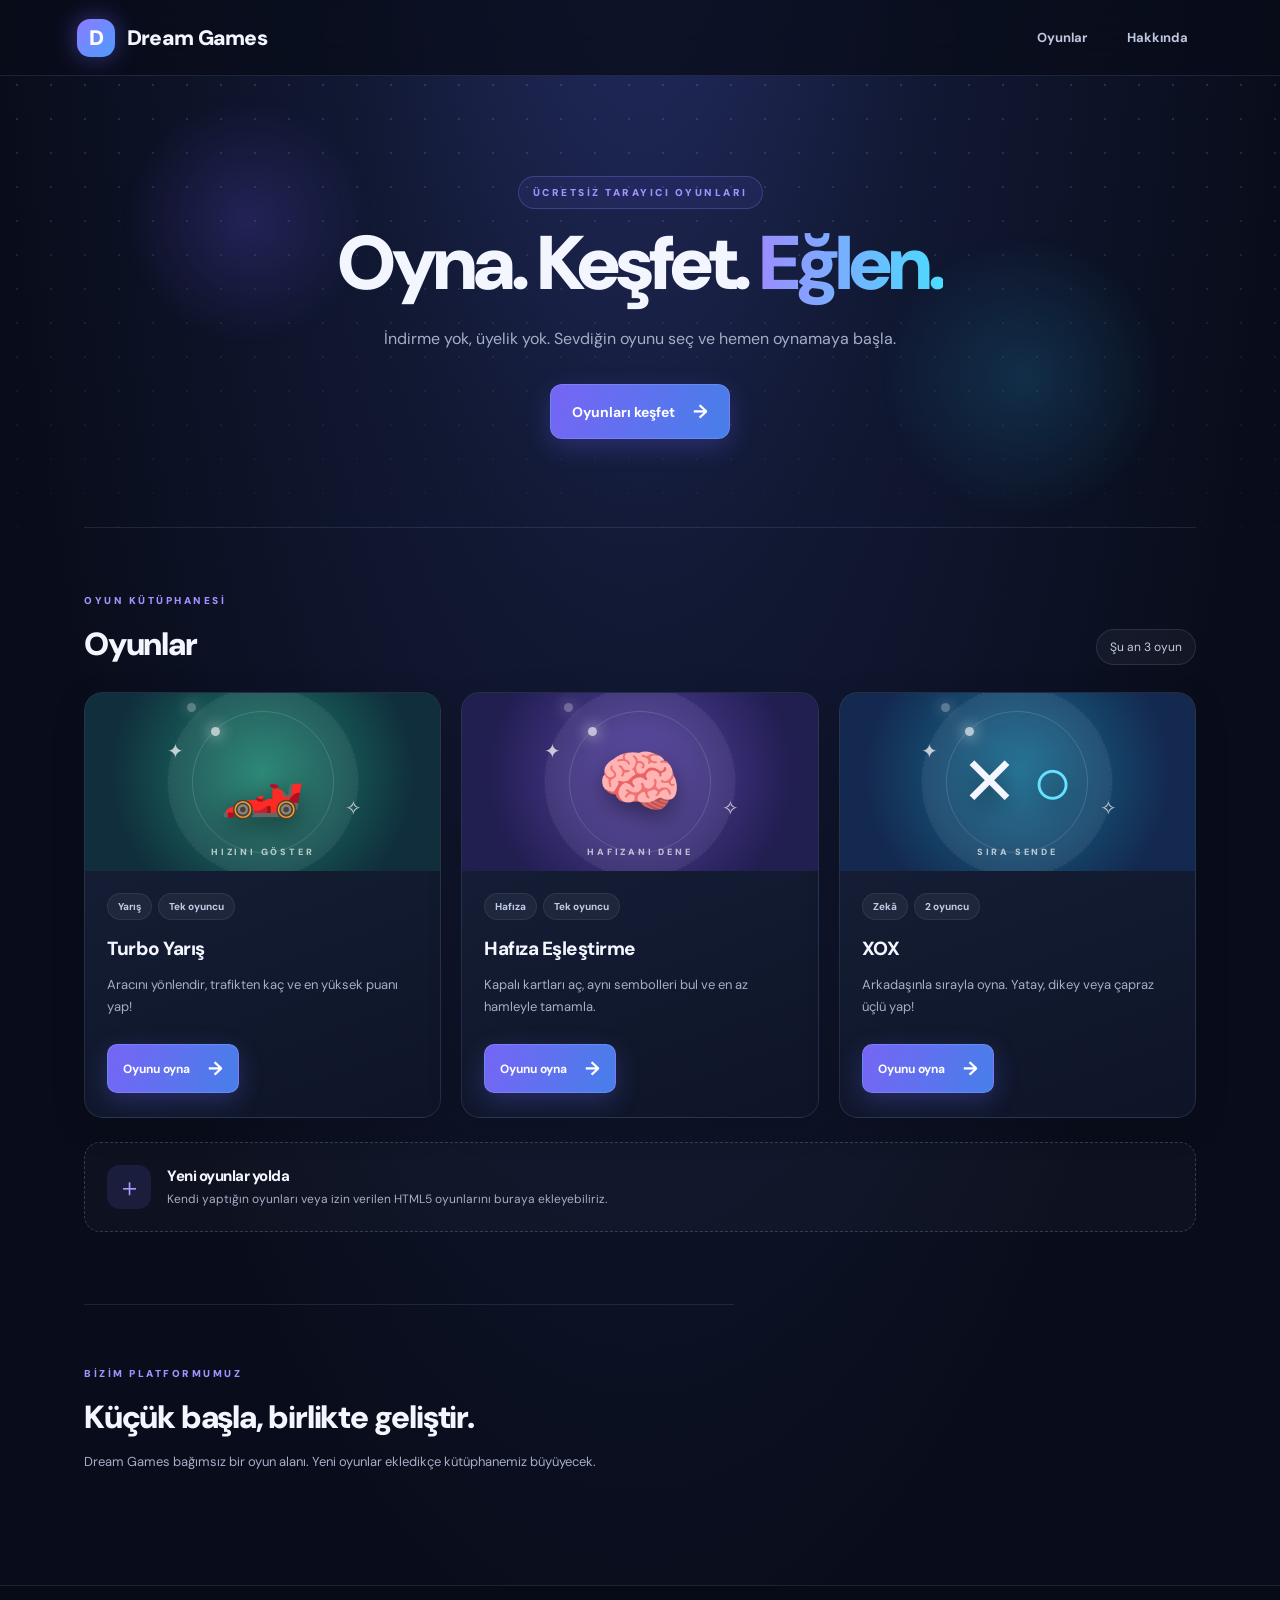
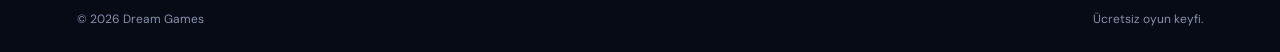
==== index.html @ b3ac004c "Add files via upload" ====
<!doctype html>
<html lang="tr">
<head>
  <meta charset="utf-8">
  <meta name="viewport" content="width=device-width, initial-scale=1">
  <meta name="description" content="Dream Games — ücretsiz tarayıcı oyunları.">
  <title>Dream Games — Ücretsiz Tarayıcı Oyunları</title>
  <link rel="stylesheet" href="style.css">
</head>
<body>
  <header class="topbar">
    <a class="brand" href="#"><span class="brand-mark">D</span> Dream Games</a>
    <nav aria-label="Ana menü"><a href="#oyunlar">Oyunlar</a><a href="#hakkinda">Hakkında</a></nav>
  </header>
  <main>
    <section class="hero">
      <p class="eyebrow">ÜCRETSİZ TARAYICI OYUNLARI</p>
      <h1>Oyna. Keşfet. <span>Eğlen.</span></h1>
      <p class="hero-copy">İndirme yok, üyelik yok. Sevdiğin oyunu seç ve hemen oynamaya başla.</p>
      <a class="primary-button" href="#oyunlar">Oyunları keşfet <span aria-hidden="true">→</span></a>
    </section>
    <section id="oyunlar" class="games-section">
      <div class="section-heading"><div><p class="eyebrow">OYUN KÜTÜPHANESİ</p><h2>Oyunlar</h2></div><span class="game-count">Şu an 3 oyun</span></div>
      <div class="game-grid">
        <article class="game-card">
          <div class="game-art art-race"><span class="art-orbit orbit-one"></span><span class="art-orbit orbit-two"></span><span class="art-spark spark-one">✦</span><span class="art-spark spark-two">✧</span><span class="art-main-icon">🏎️</span><span class="art-caption">HIZINI GÖSTER</span></div>
          <div class="game-info"><div><span class="tag">Yarış</span><span class="tag">Tek oyuncu</span></div>
            <h3>Turbo Yarış</h3><p>Aracını yönlendir, trafikten kaç ve en yüksek puanı yap!</p>
            <button class="play-button" data-game="race">Oyunu oyna <span>→</span></button>
          </div>
        </article>
        <article class="game-card">
          <div class="game-art art-memory"><span class="art-orbit orbit-one"></span><span class="art-orbit orbit-two"></span><span class="art-spark spark-one">✦</span><span class="art-spark spark-two">✧</span><span class="art-main-icon">🧠</span><span class="art-caption">HAFIZANI DENE</span></div>
          <div class="game-info"><div><span class="tag">Hafıza</span><span class="tag">Tek oyuncu</span></div>
            <h3>Hafıza Eşleştirme</h3><p>Kapalı kartları aç, aynı sembolleri bul ve en az hamleyle tamamla.</p>
            <button class="play-button" data-game="memory">Oyunu oyna <span>→</span></button>
          </div>
        </article>
        <article class="game-card">
          <div class="game-art art-tictactoe"><span class="art-orbit orbit-one"></span><span class="art-orbit orbit-two"></span><span class="art-spark spark-one">✦</span><span class="art-spark spark-two">✧</span><span class="art-main-icon">✕ <i>○</i></span><span class="art-caption">SIRA SENDE</span></div>
          <div class="game-info"><div><span class="tag">Zekâ</span><span class="tag">2 oyuncu</span></div>
            <h3>XOX</h3><p>Arkadaşınla sırayla oyna. Yatay, dikey veya çapraz üçlü yap!</p>
            <button class="play-button" data-game="tictactoe">Oyunu oyna <span>→</span></button>
          </div>
        </article>
      </div>
      <div class="add-note"><div class="add-icon">＋</div><div><h3>Yeni oyunlar yolda</h3><p>Kendi yaptığın oyunları veya izin verilen HTML5 oyunlarını buraya ekleyebiliriz.</p></div></div>
    </section>
    <section id="hakkinda" class="about-section"><p class="eyebrow">BİZİM PLATFORMUMUZ</p><h2>Küçük başla, birlikte geliştir.</h2><p>Dream Games bağımsız bir oyun alanı. Yeni oyunlar ekledikçe kütüphanemiz büyüyecek.</p></section>
  </main>
  <footer><span>© <span id="year"></span> Dream Games</span><span>Ücretsiz oyun keyfi.</span></footer>
  <div class="modal" id="gameModal" aria-hidden="true"><div class="modal-panel" role="dialog" aria-modal="true" aria-labelledby="modalTitle">
    <div class="modal-header"><div><p class="eyebrow">ŞİMDİ OYNA</p><h2 id="modalTitle">Oyun</h2></div><button class="close-button" id="closeModal" aria-label="Oyunu kapat">✕</button></div>
    <div id="gameArea" class="game-area"></div>
  </div></div>
  <script src="games.js"></script><script src="main.js"></script>
</body>
</html>
---- style.css ----
@import url('https://fonts.googleapis.com/css2?family=DM+Sans:wght@400;500;600;700;800;900&display=swap');
:root{
  --bg:#090d1b;--panel:#11182b;--panel2:#151e35;--ink:#f4f6ff;--muted:#a5aec6;
  --line:rgba(180,194,255,.13);--accent:#8b7cff;--accent2:#45d7ff;
  --soft:rgba(139,124,255,.13);--shadow:0 22px 60px rgba(0,0,0,.28)
}
*{box-sizing:border-box}
html{scroll-behavior:smooth;scroll-padding-top:90px}
body{margin:0;background:radial-gradient(ellipse at 50% -20%,#26306a 0%,#111832 35%,var(--bg) 72%);color:var(--ink);font-family:"DM Sans",Arial,sans-serif;min-height:100vh}
body:before{content:"";position:fixed;inset:0;pointer-events:none;opacity:.22;background-image:radial-gradient(#9caaff 1px,transparent 1px);background-size:34px 34px;mask-image:linear-gradient(to bottom,black,transparent 70%)}
a{color:inherit;text-decoration:none}
.topbar{height:76px;padding:0 max(6vw,24px);display:flex;align-items:center;justify-content:space-between;border-bottom:1px solid var(--line);background:rgba(8,12,26,.76);backdrop-filter:blur(18px);position:sticky;top:0;z-index:4}
.brand{display:flex;align-items:center;gap:12px;font-weight:900;font-size:21px;letter-spacing:-.7px}
.brand-mark{width:38px;height:38px;display:grid;place-items:center;background:linear-gradient(135deg,var(--accent),#4e9bff);color:white;border-radius:13px;font-weight:900;box-shadow:0 0 24px #766cff70}
nav{display:flex;gap:10px;color:#c0c8e0;font-size:13px;font-weight:700}
nav a{padding:10px 15px;border-radius:10px;transition:.2s}
nav a:hover{color:white;background:var(--soft)}
main{max-width:1160px;margin:auto;padding:0 24px;position:relative}
.hero{padding:100px 0 88px;text-align:center;position:relative;border-bottom:1px solid var(--line);overflow:hidden}
.hero:before,.hero:after{content:"";position:absolute;border-radius:50%;filter:blur(2px);pointer-events:none;z-index:-1}
.hero:before{width:260px;height:260px;left:3%;top:15px;background:radial-gradient(circle,#705bff35,transparent 68%)}
.hero:after{width:300px;height:300px;right:2%;bottom:0;background:radial-gradient(circle,#28c9ff26,transparent 68%)}
.eyebrow{font-size:10px;letter-spacing:2.5px;font-weight:900;color:#9e93ff;margin:0 0 16px}
.hero .eyebrow{display:inline-block;padding:9px 14px;border:1px solid #9385ff45;background:#7868ff16;border-radius:30px}
h1{font-size:clamp(44px,7vw,76px);letter-spacing:-4px;line-height:1.03;margin:0;font-weight:900}
h1 span{background:linear-gradient(90deg,#9b8cff,#4bdcff);-webkit-background-clip:text;background-clip:text;color:transparent}
.hero-copy{color:var(--muted);font-size:16px;line-height:1.8;max-width:550px;margin:22px auto 30px}
.primary-button,.play-button{border:1px solid #ffffff20;background:linear-gradient(110deg,#7665f5,#477fe9);color:white;border-radius:12px;padding:14px 21px;font:700 14px "DM Sans",Arial,sans-serif;cursor:pointer;display:inline-flex;align-items:center;gap:18px;transition:transform .22s,box-shadow .22s,filter .22s;box-shadow:0 8px 25px #5e61e64a}
.primary-button:hover,.play-button:hover{transform:translateY(-3px);filter:brightness(1.12);box-shadow:0 13px 32px #5e61e680}
.primary-button span,.play-button span{font-size:19px}
.games-section{padding:66px 0 72px}
.section-heading{display:flex;justify-content:space-between;align-items:end;margin-bottom:27px}
h2{font-size:32px;letter-spacing:-1.2px;margin:0;font-weight:900}
.game-count{color:#c4cbe0;font-size:12px;background:#ffffff0b;border:1px solid var(--line);padding:9px 13px;border-radius:30px}
.game-grid{display:grid;grid-template-columns:repeat(3,minmax(0,1fr));gap:20px}
.game-card{border:1px solid var(--line);border-radius:19px;overflow:hidden;background:linear-gradient(160deg,rgba(25,34,60,.98),rgba(14,21,40,.98));transition:transform .25s,border-color .25s,box-shadow .25s;box-shadow:0 10px 35px #0002}
.game-card:hover{border-color:#9385ff8a;transform:translateY(-7px);box-shadow:0 20px 45px #0006,0 0 28px #766cff20}
.game-art{height:178px;display:grid;place-items:center;font-size:68px;position:relative;overflow:hidden;isolation:isolate}
.game-art:before{content:"";position:absolute;width:190px;height:190px;border-radius:50%;background:#ffffff12;filter:blur(1px);animation:art-pulse 4s ease-in-out infinite}
.game-art:after{content:"";position:absolute;inset:0;background:linear-gradient(115deg,transparent 20%,#ffffff12 48%,transparent 72%);transform:translateX(-120%);animation:art-shine 6s ease-in-out infinite;pointer-events:none}
.art-main-icon{position:relative;z-index:2;filter:drop-shadow(0 9px 13px #0007);transition:transform .35s;animation:icon-float 3s ease-in-out infinite}
.game-card:hover .art-main-icon{transform:scale(1.2) rotate(-7deg)}
.art-orbit{position:absolute;z-index:1;width:142px;height:142px;border:1px solid #ffffff24;border-radius:50%;animation:orbit-spin 12s linear infinite}
.art-orbit:after{content:"";position:absolute;width:9px;height:9px;border-radius:50%;background:#ffffffa8;top:15px;left:18px;box-shadow:0 0 15px #fff}
.orbit-two{width:190px;height:190px;border-style:dashed;opacity:.45;animation-direction:reverse;animation-duration:20s}
.art-spark{position:absolute;z-index:2;font-size:20px;color:#ffffffb8;animation:sparkle 2.4s ease-in-out infinite}
.spark-one{left:23%;top:25%}.spark-two{right:22%;bottom:28%;animation-delay:1.1s}
.art-caption{position:absolute;z-index:2;bottom:13px;left:0;right:0;text-align:center;font-size:9px;letter-spacing:2.8px;font-weight:900;color:#ffffffa8}
@keyframes icon-float{0%,100%{translate:0 0}50%{translate:0 -8px}}
@keyframes orbit-spin{to{rotate:360deg}}
@keyframes art-pulse{0%,100%{transform:scale(.9);opacity:.55}50%{transform:scale(1.12);opacity:1}}
@keyframes art-shine{0%,65%,100%{transform:translateX(-120%)}82%{transform:translateX(120%)}}
@keyframes sparkle{0%,100%{opacity:.35;scale:.8}50%{opacity:1;scale:1.25}}
.art-memory{background:radial-gradient(circle at 50% 45%,#5742a5,#211e50 75%)}
.art-tictactoe{background:radial-gradient(circle at 50% 45%,#176c91,#14294f 75%)}
.art-tictactoe i{font-style:normal;color:#64e2ff}
.art-race{background:radial-gradient(circle at 50% 45%,#1d806e,#102e3c 75%)}
.game-info{padding:22px 22px 24px}
.tag{display:inline-block;background:#ffffff0d;color:#bfc8e4;border:1px solid #ffffff12;border-radius:20px;padding:6px 10px;font-size:10px;font-weight:800;margin-right:6px}
h3{font-size:19px;margin:16px 0 8px;letter-spacing:-.5px;font-weight:800}
.game-info p,.about-section>p:last-child{color:var(--muted);font-size:13px;line-height:1.7;min-height:45px}
.play-button{margin-top:12px;padding:11px 15px;font-size:12px;border-radius:10px}
.add-note{display:flex;align-items:center;gap:16px;padding:22px;border:1px dashed #7d8bb855;border-radius:16px;margin-top:24px;background:#ffffff06}
.add-icon{width:44px;height:44px;flex:0 0 44px;border-radius:13px;background:#7868ff20;color:#a99eff;display:grid;place-items:center;font-size:25px}
.add-note h3{margin:0 0 4px;font-size:15px}.add-note p{margin:0;color:var(--muted);font-size:12px;line-height:1.5}
.about-section{padding:62px 0 76px;border-top:1px solid var(--line);max-width:650px}
.about-section>p:last-child{max-width:520px}
footer{border-top:1px solid var(--line);padding:25px max(6vw,24px);display:flex;justify-content:space-between;color:#8792ae;font-size:12px;background:#070b16}
.modal{position:fixed;inset:0;background:#050816d9;backdrop-filter:blur(9px);display:none;align-items:center;justify-content:center;padding:18px;z-index:5}
.modal.open{display:flex}
.modal-panel{background:linear-gradient(145deg,#17213b,#0d1428);border:1px solid #9b9dff35;color:var(--ink);width:min(760px,100%);max-height:94vh;overflow:auto;border-radius:20px;padding:24px;box-shadow:0 25px 90px #0009}
.modal-header{display:flex;justify-content:space-between;align-items:center;border-bottom:1px solid var(--line);padding-bottom:17px}
.modal-header h2{font-size:24px}
.close-button{border:1px solid var(--line);background:#ffffff0d;color:white;width:38px;height:38px;border-radius:11px;font-size:17px;cursor:pointer;transition:.2s}
.close-button:hover{background:#ff5d7b;color:white}
.game-area{padding:20px 0 4px;min-height:250px}
.game-status{text-align:center;font-weight:800;margin:0 0 18px;color:#e8ebff}
.memory-board{display:grid;grid-template-columns:repeat(4,1fr);gap:10px;max-width:390px;margin:auto}
.memory-card{aspect-ratio:1;border:1px solid #a49aff30;border-radius:12px;background:#272b58;color:#b9b0ff;font-size:30px;cursor:pointer;transition:.18s}
.memory-card:hover{transform:scale(1.04);background:#353878}
.memory-card.flipped,.memory-card.matched{background:linear-gradient(135deg,#7665f5,#477fe9);color:white}
.memory-card.matched{opacity:.58}
.game-actions{text-align:center;margin-top:18px}
.secondary-button{background:#ffffff12;color:#e9ecff;border:1px solid var(--line);border-radius:10px;padding:10px 15px;font-weight:700;cursor:pointer}
.secondary-button:hover{background:#ffffff20}
.xox-board{display:grid;grid-template-columns:repeat(3,minmax(65px,95px));gap:8px;justify-content:center}
.xox-cell{height:85px;border:1px solid var(--line);border-radius:12px;background:#ffffff0b;font-size:38px;font-weight:800;color:#a99eff;cursor:pointer;transition:.18s}
.xox-cell:hover:not(:disabled){background:#7868ff25;transform:scale(1.03)}
.xox-cell:disabled{cursor:default}.xox-cell.o{color:#60dfff}
.race-wrap{max-width:460px;margin:auto}
.race-hud{display:flex;justify-content:space-between;gap:10px;margin-bottom:10px;font-weight:800;font-size:13px}
.race-hud span{background:#ffffff12;border:1px solid var(--line);padding:8px 12px;border-radius:9px;color:#eef0ff}
.race-canvas{display:block;width:100%;max-width:420px;height:auto;margin:auto;background:#242a32;border-radius:14px;touch-action:none;border:1px solid #ffffff20}
.race-help{text-align:center;color:var(--muted);font-size:12px;line-height:1.6;margin:12px 0}
.race-controls{display:flex;justify-content:center;gap:14px;margin-top:10px}
.race-controls button{width:76px;height:48px;border:1px solid #9b91ff45;border-radius:12px;background:#7868ff25;color:#dcd8ff;font-size:24px;font-weight:800;touch-action:none}
.race-controls button:active{background:#6256d6}
.race-start{display:block;margin:12px auto 0}
button:focus-visible,a:focus-visible{outline:3px solid #63dfff;outline-offset:3px}
@media(max-width:850px){.game-grid{grid-template-columns:repeat(2,minmax(0,1fr))}}
@media(max-width:600px){
 .topbar{height:65px;padding:0 18px}.brand{font-size:18px}.brand-mark{width:34px;height:34px}
 nav{gap:2px;font-size:11px}nav a{padding:9px}
 main{padding:0 17px}.hero{padding:70px 0 66px}h1{font-size:clamp(42px,12vw,60px);letter-spacing:-2.5px}
 .hero-copy{font-size:14px}.games-section{padding:48px 0}.game-grid{grid-template-columns:1fr;gap:16px}
 .game-art{height:155px}.section-heading h2{font-size:27px}.game-info{padding:20px}
 footer{gap:12px;flex-wrap:wrap;padding:22px 18px}
 .modal-panel{padding:17px}.memory-board{gap:7px}.memory-card{font-size:25px}
 .race-hud{font-size:11px}.race-controls button{width:90px;height:52px}
}
@media(prefers-reduced-motion:reduce){*,*:before,*:after{scroll-behavior:auto!important;transition:none!important;animation:none!important}}
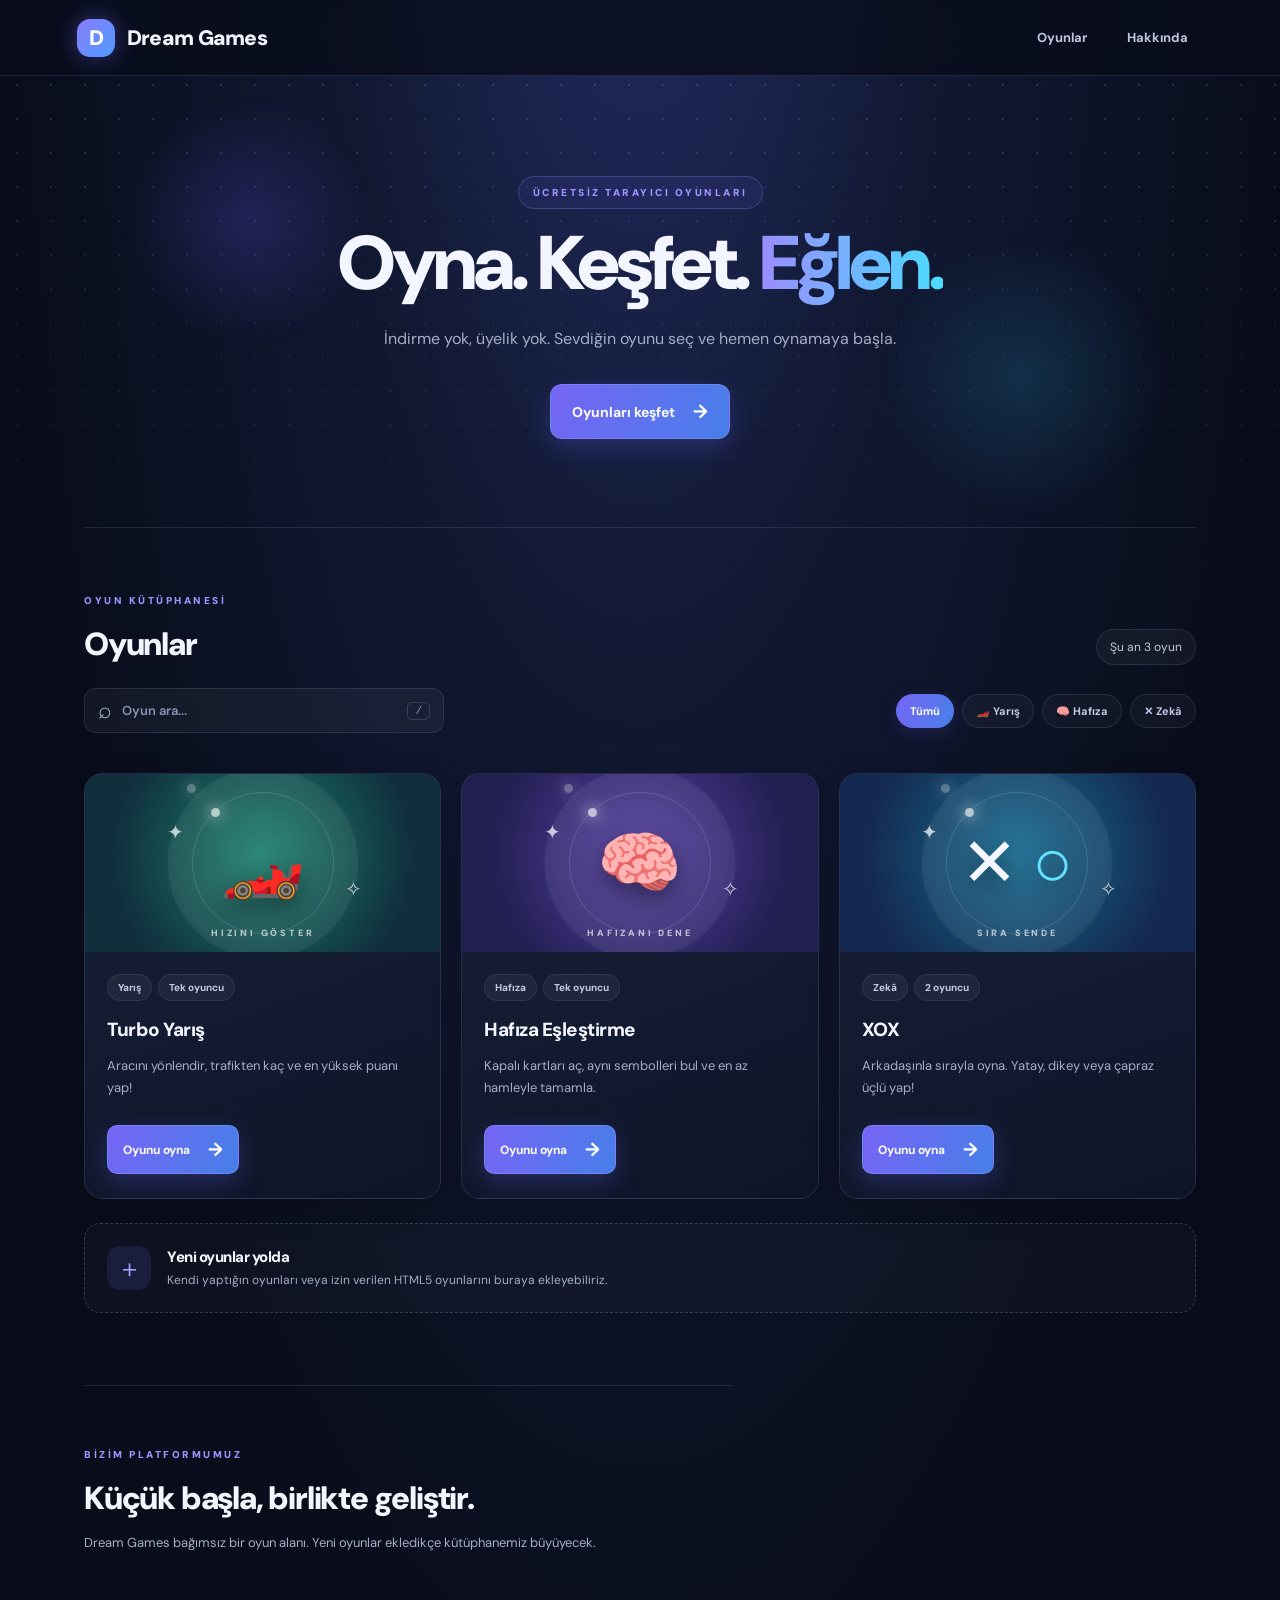
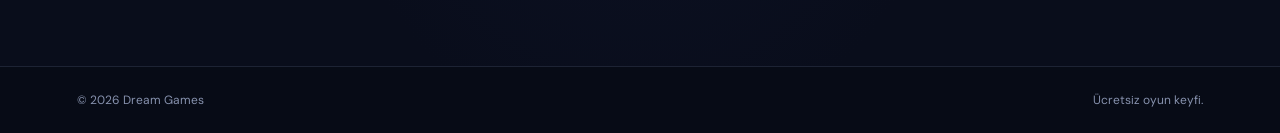
==== commit 4f05ee77: "Add files via upload" ====
--- a/index.html
+++ b/index.html
@@ -21,22 +21,32 @@
     </section>
     <section id="oyunlar" class="games-section">
       <div class="section-heading"><div><p class="eyebrow">OYUN KÜTÜPHANESİ</p><h2>Oyunlar</h2></div><span class="game-count">Şu an 3 oyun</span></div>
+      <div class="library-tools" aria-label="Oyun arama ve filtreleme">
+        <label class="search-box"><span aria-hidden="true">⌕</span><input id="gameSearch" type="search" placeholder="Oyun ara..." autocomplete="off" aria-label="Oyun ara"><kbd>/</kbd></label>
+        <div class="filter-list" role="group" aria-label="Oyun kategorileri">
+          <button class="filter-button active" type="button" data-filter="all" aria-pressed="true">Tümü</button>
+          <button class="filter-button" type="button" data-filter="Yarış" aria-pressed="false">🏎️ Yarış</button>
+          <button class="filter-button" type="button" data-filter="Hafıza" aria-pressed="false">🧠 Hafıza</button>
+          <button class="filter-button" type="button" data-filter="Zekâ" aria-pressed="false">✕ Zekâ</button>
+        </div>
+      </div>
+      <p class="search-result" id="searchResult" aria-live="polite"></p>
       <div class="game-grid">
-        <article class="game-card">
+        <article class="game-card" data-category="Yarış">
           <div class="game-art art-race"><span class="art-orbit orbit-one"></span><span class="art-orbit orbit-two"></span><span class="art-spark spark-one">✦</span><span class="art-spark spark-two">✧</span><span class="art-main-icon">🏎️</span><span class="art-caption">HIZINI GÖSTER</span></div>
           <div class="game-info"><div><span class="tag">Yarış</span><span class="tag">Tek oyuncu</span></div>
             <h3>Turbo Yarış</h3><p>Aracını yönlendir, trafikten kaç ve en yüksek puanı yap!</p>
             <button class="play-button" data-game="race">Oyunu oyna <span>→</span></button>
           </div>
         </article>
-        <article class="game-card">
+        <article class="game-card" data-category="Hafıza">
           <div class="game-art art-memory"><span class="art-orbit orbit-one"></span><span class="art-orbit orbit-two"></span><span class="art-spark spark-one">✦</span><span class="art-spark spark-two">✧</span><span class="art-main-icon">🧠</span><span class="art-caption">HAFIZANI DENE</span></div>
           <div class="game-info"><div><span class="tag">Hafıza</span><span class="tag">Tek oyuncu</span></div>
             <h3>Hafıza Eşleştirme</h3><p>Kapalı kartları aç, aynı sembolleri bul ve en az hamleyle tamamla.</p>
             <button class="play-button" data-game="memory">Oyunu oyna <span>→</span></button>
           </div>
         </article>
-        <article class="game-card">
+        <article class="game-card" data-category="Zekâ">
           <div class="game-art art-tictactoe"><span class="art-orbit orbit-one"></span><span class="art-orbit orbit-two"></span><span class="art-spark spark-one">✦</span><span class="art-spark spark-two">✧</span><span class="art-main-icon">✕ <i>○</i></span><span class="art-caption">SIRA SENDE</span></div>
           <div class="game-info"><div><span class="tag">Zekâ</span><span class="tag">2 oyuncu</span></div>
             <h3>XOX</h3><p>Arkadaşınla sırayla oyna. Yatay, dikey veya çapraz üçlü yap!</p>
--- a/style.css
+++ b/style.css
@@ -109,3 +109,16 @@
  .race-hud{font-size:11px}.race-controls button{width:90px;height:52px}
 }
 @media(prefers-reduced-motion:reduce){*,*:before,*:after{scroll-behavior:auto!important;transition:none!important;animation:none!important}}
+
+
+/* Oyun arama ve kategori filtreleri */
+.library-tools{display:flex;align-items:center;justify-content:space-between;gap:14px;margin:-4px 0 12px;flex-wrap:wrap}
+.search-box{display:flex;align-items:center;gap:10px;min-width:min(100%,280px);max-width:360px;flex:1;background:#ffffff0b;border:1px solid var(--line);border-radius:12px;padding:0 13px;color:#aeb9d6;transition:border-color .2s,box-shadow .2s}
+.search-box:focus-within{border-color:#8b7cff;box-shadow:0 0 0 3px #7868ff20}
+.search-box>span{font-size:23px;line-height:1}.search-box input{width:100%;min-width:0;background:transparent;border:0;outline:0;color:var(--ink);font:600 13px "DM Sans",Arial,sans-serif;padding:13px 0}.search-box input::placeholder{color:#8995b2}
+.search-box kbd{border:1px solid #ffffff24;border-radius:5px;padding:2px 7px;font-size:11px;color:#8995b2}
+.filter-list{display:flex;gap:8px;flex-wrap:wrap}.filter-button{border:1px solid var(--line);background:#ffffff08;color:#bfc8e4;border-radius:22px;padding:9px 13px;font:700 11px "DM Sans",Arial,sans-serif;cursor:pointer;transition:background .2s,border-color .2s,color .2s,transform .2s}
+.filter-button:hover{transform:translateY(-2px);border-color:#9385ff88;color:white}.filter-button.active{background:linear-gradient(110deg,#7665f5,#477fe9);border-color:transparent;color:white;box-shadow:0 5px 18px #5e61e633}
+.search-result{min-height:18px;margin:0 0 10px;color:var(--muted);font-size:11px}.game-card[hidden]{display:none!important}
+.no-games{grid-column:1/-1;text-align:center;padding:38px 18px;border:1px dashed #7d8bb855;border-radius:16px;color:var(--muted);background:#ffffff05}.no-games strong{display:block;color:var(--ink);font-size:16px;margin-bottom:6px}
+@media(max-width:600px){.library-tools{align-items:stretch}.search-box{max-width:none;flex-basis:100%}.filter-list{width:100%;gap:6px}.filter-button{flex:1;padding:9px 8px;font-size:10px}}
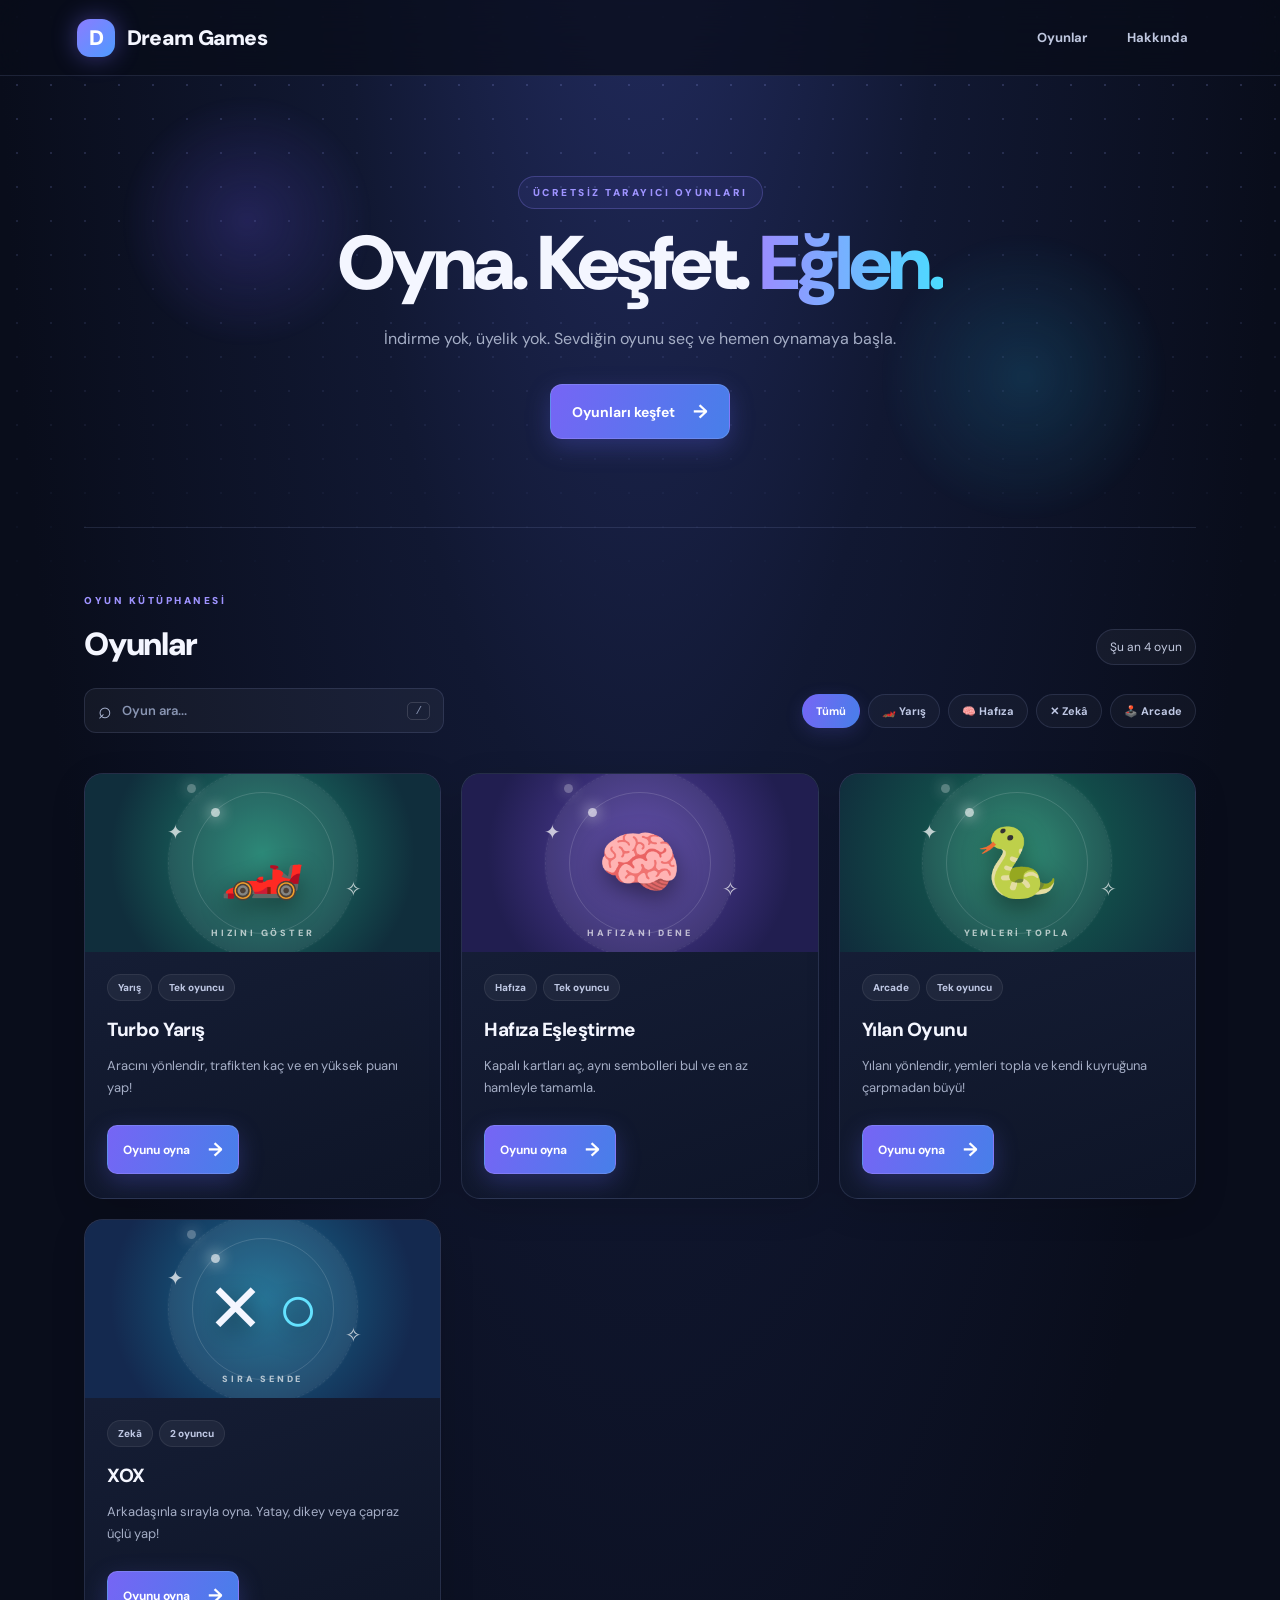
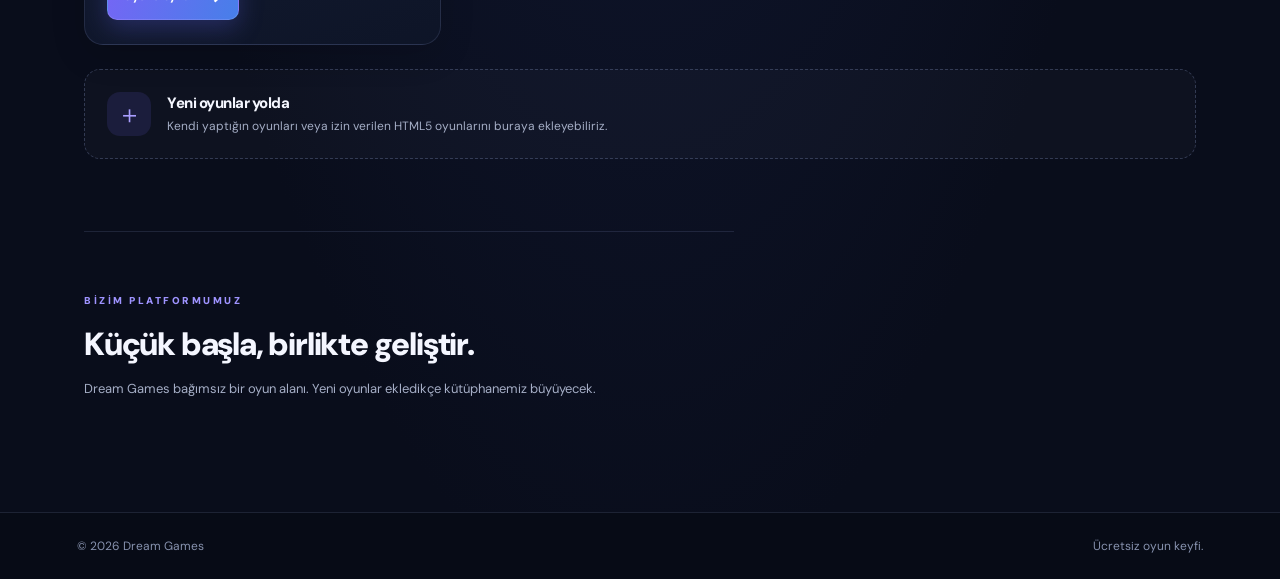
==== commit d488d6c3: "Add files via upload" ====
--- a/index.html
+++ b/index.html
@@ -20,7 +20,7 @@
       <a class="primary-button" href="#oyunlar">Oyunları keşfet <span aria-hidden="true">→</span></a>
     </section>
     <section id="oyunlar" class="games-section">
-      <div class="section-heading"><div><p class="eyebrow">OYUN KÜTÜPHANESİ</p><h2>Oyunlar</h2></div><span class="game-count">Şu an 3 oyun</span></div>
+      <div class="section-heading"><div><p class="eyebrow">OYUN KÜTÜPHANESİ</p><h2>Oyunlar</h2></div><span class="game-count">Şu an 4 oyun</span></div>
       <div class="library-tools" aria-label="Oyun arama ve filtreleme">
         <label class="search-box"><span aria-hidden="true">⌕</span><input id="gameSearch" type="search" placeholder="Oyun ara..." autocomplete="off" aria-label="Oyun ara"><kbd>/</kbd></label>
         <div class="filter-list" role="group" aria-label="Oyun kategorileri">
@@ -28,6 +28,7 @@
           <button class="filter-button" type="button" data-filter="Yarış" aria-pressed="false">🏎️ Yarış</button>
           <button class="filter-button" type="button" data-filter="Hafıza" aria-pressed="false">🧠 Hafıza</button>
           <button class="filter-button" type="button" data-filter="Zekâ" aria-pressed="false">✕ Zekâ</button>
+          <button class="filter-button" type="button" data-filter="Arcade" aria-pressed="false">🕹️ Arcade</button>
         </div>
       </div>
       <p class="search-result" id="searchResult" aria-live="polite"></p>
@@ -44,6 +45,13 @@
           <div class="game-info"><div><span class="tag">Hafıza</span><span class="tag">Tek oyuncu</span></div>
             <h3>Hafıza Eşleştirme</h3><p>Kapalı kartları aç, aynı sembolleri bul ve en az hamleyle tamamla.</p>
             <button class="play-button" data-game="memory">Oyunu oyna <span>→</span></button>
+          </div>
+        </article>
+        <article class="game-card" data-category="Arcade">
+          <div class="game-art art-snake"><span class="art-orbit orbit-one"></span><span class="art-orbit orbit-two"></span><span class="art-spark spark-one">✦</span><span class="art-spark spark-two">✧</span><span class="art-main-icon">🐍</span><span class="art-caption">YEMLERİ TOPLA</span></div>
+          <div class="game-info"><div><span class="tag">Arcade</span><span class="tag">Tek oyuncu</span></div>
+            <h3>Yılan Oyunu</h3><p>Yılanı yönlendir, yemleri topla ve kendi kuyruğuna çarpmadan büyü!</p>
+            <button class="play-button" data-game="snake">Oyunu oyna <span>→</span></button>
           </div>
         </article>
         <article class="game-card" data-category="Zekâ">
--- a/style.css
+++ b/style.css
@@ -122,3 +122,18 @@
 .search-result{min-height:18px;margin:0 0 10px;color:var(--muted);font-size:11px}.game-card[hidden]{display:none!important}
 .no-games{grid-column:1/-1;text-align:center;padding:38px 18px;border:1px dashed #7d8bb855;border-radius:16px;color:var(--muted);background:#ffffff05}.no-games strong{display:block;color:var(--ink);font-size:16px;margin-bottom:6px}
 @media(max-width:600px){.library-tools{align-items:stretch}.search-box{max-width:none;flex-basis:100%}.filter-list{width:100%;gap:6px}.filter-button{flex:1;padding:9px 8px;font-size:10px}}
+
+
+/* Yılan Oyunu kartı */
+.art-snake{background:radial-gradient(circle at 50% 45%,#21866b 0%,#124b49 48%,#102b3b 100%)}
+.snake-wrap{max-width:520px;margin:0 auto;color:var(--ink)}
+.snake-hud{display:flex;justify-content:space-between;gap:12px;margin-bottom:12px;flex-wrap:wrap;color:var(--muted);font-weight:700;font-size:13px}
+.snake-board{display:block;width:min(100%,420px);height:auto;margin:0 auto;border:1px solid #5ce0b766;border-radius:14px;background:#071b25;box-shadow:0 12px 35px #0005;touch-action:none}
+.snake-actions{display:flex;justify-content:center;gap:10px;flex-wrap:wrap;margin:14px 0 8px}
+.snake-actions button,.snake-pad button{border:1px solid var(--line);background:#ffffff10;color:var(--ink);border-radius:11px;padding:10px 16px;font:700 13px "DM Sans",Arial,sans-serif;cursor:pointer}
+.snake-actions button.primary{background:linear-gradient(110deg,#7665f5,#477fe9);border:0;color:white}
+.snake-pad{display:grid;grid-template-columns:repeat(3,48px);grid-template-rows:repeat(2,42px);gap:6px;justify-content:center;margin:12px auto 4px}
+.snake-pad button{padding:0;font-size:18px;touch-action:manipulation}
+.snake-pad [data-dir="up"]{grid-column:2;grid-row:1}.snake-pad [data-dir="left"]{grid-column:1;grid-row:2}.snake-pad [data-dir="down"]{grid-column:2;grid-row:2}.snake-pad [data-dir="right"]{grid-column:3;grid-row:2}
+.snake-help{text-align:center;color:var(--muted);font-size:12px;margin:10px 0 0}
+@media(min-width:700px){.snake-pad{display:none}}
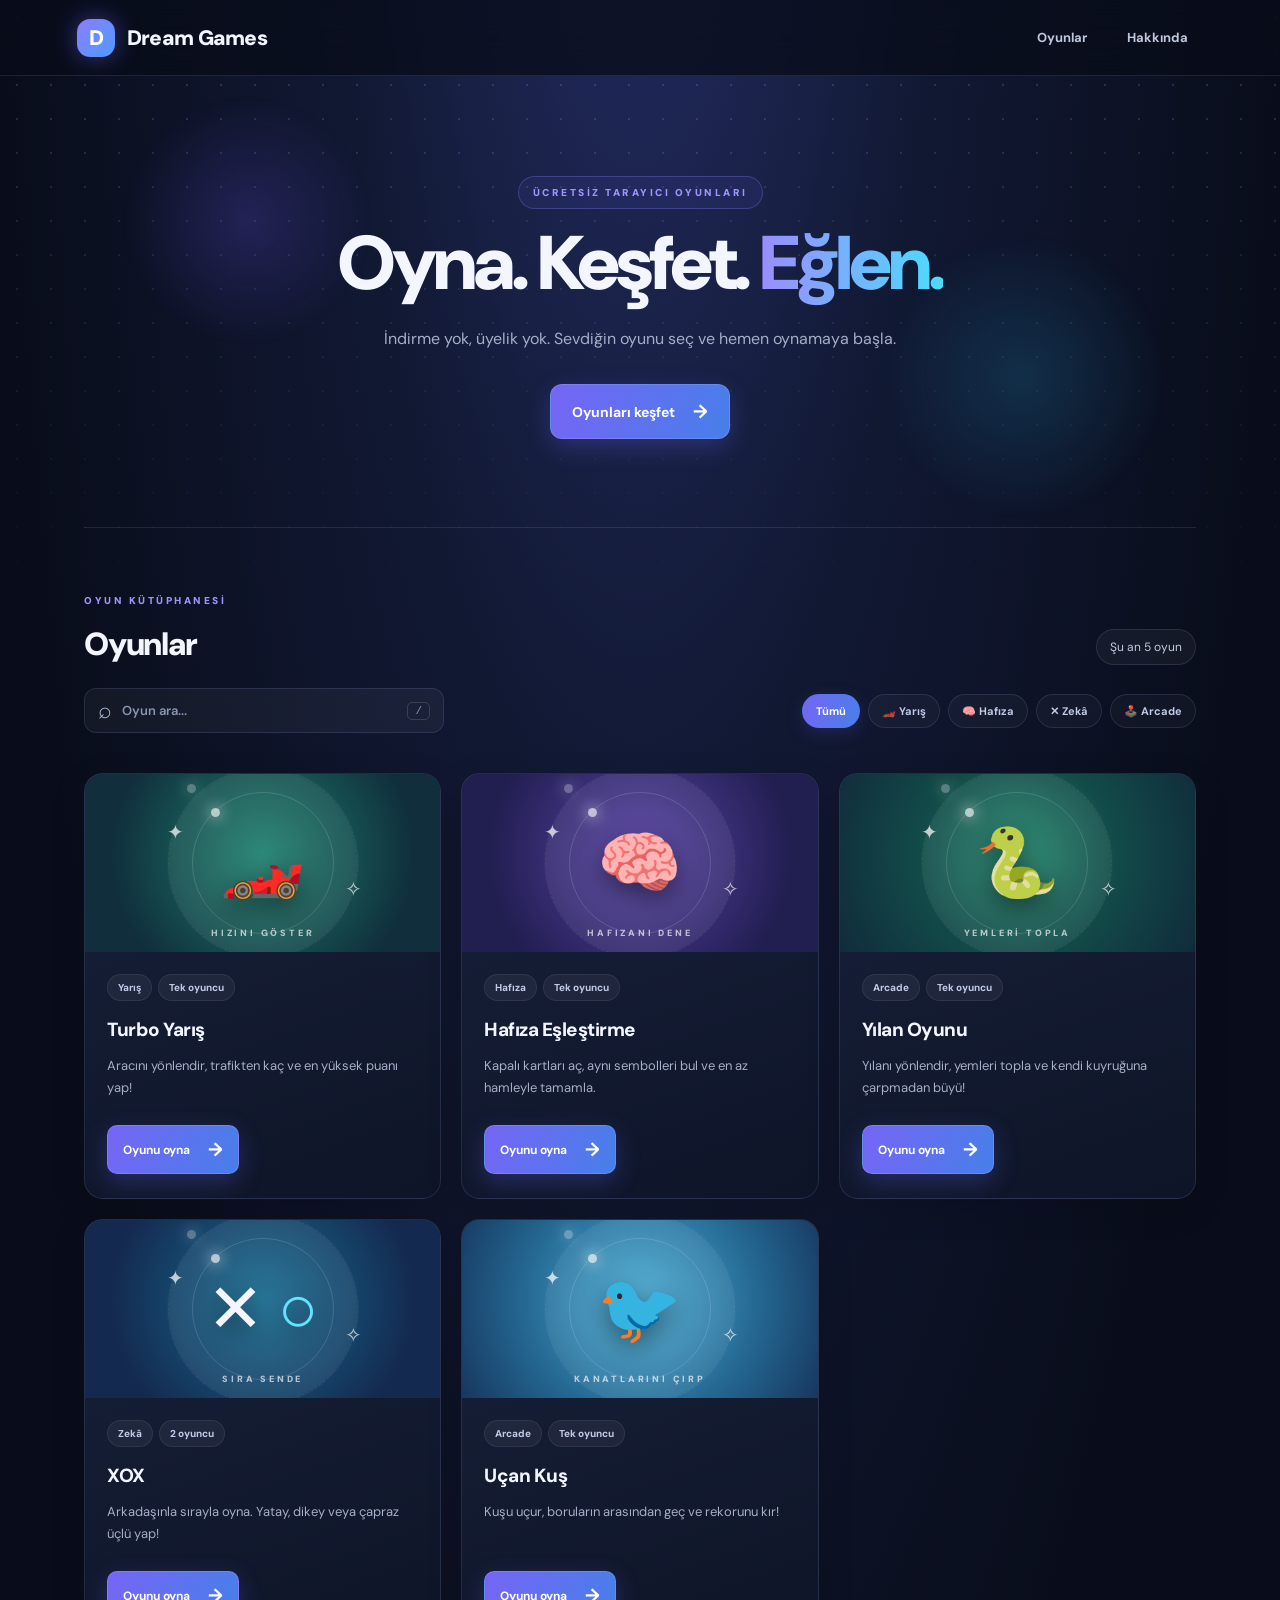
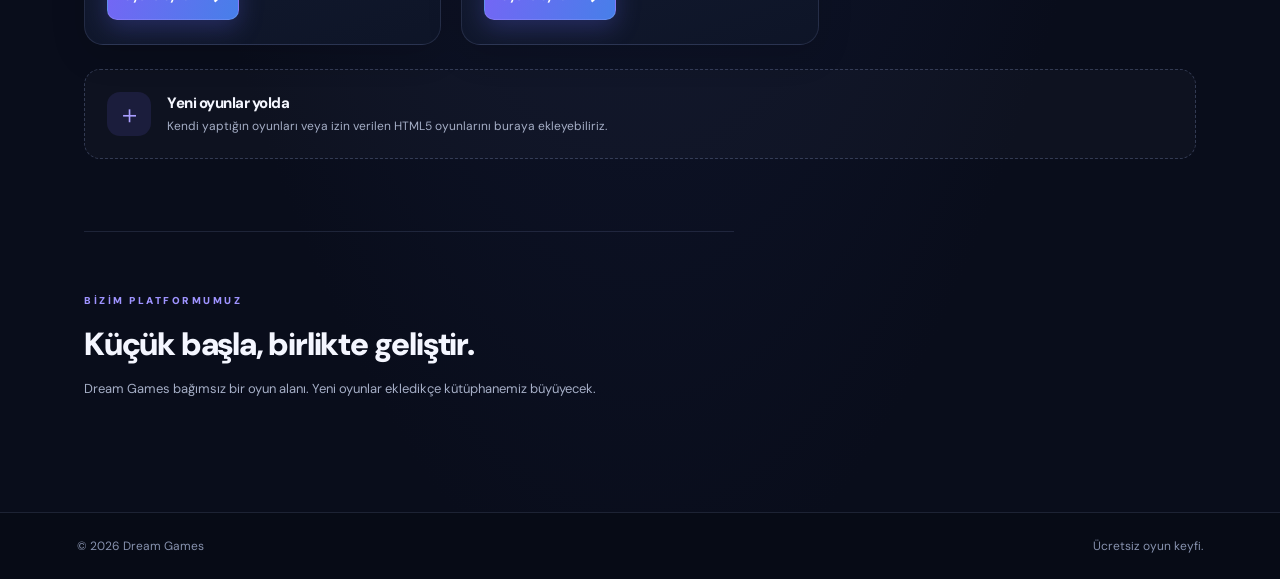
==== commit f14bded5: "Add files via upload" ====
--- a/index.html
+++ b/index.html
@@ -20,7 +20,7 @@
       <a class="primary-button" href="#oyunlar">Oyunları keşfet <span aria-hidden="true">→</span></a>
     </section>
     <section id="oyunlar" class="games-section">
-      <div class="section-heading"><div><p class="eyebrow">OYUN KÜTÜPHANESİ</p><h2>Oyunlar</h2></div><span class="game-count">Şu an 4 oyun</span></div>
+      <div class="section-heading"><div><p class="eyebrow">OYUN KÜTÜPHANESİ</p><h2>Oyunlar</h2></div><span class="game-count">Şu an 5 oyun</span></div>
       <div class="library-tools" aria-label="Oyun arama ve filtreleme">
         <label class="search-box"><span aria-hidden="true">⌕</span><input id="gameSearch" type="search" placeholder="Oyun ara..." autocomplete="off" aria-label="Oyun ara"><kbd>/</kbd></label>
         <div class="filter-list" role="group" aria-label="Oyun kategorileri">
@@ -61,6 +61,13 @@
             <button class="play-button" data-game="tictactoe">Oyunu oyna <span>→</span></button>
           </div>
         </article>
+        <article class="game-card" data-category="Arcade">
+          <div class="game-art art-flappy"><span class="art-orbit orbit-one"></span><span class="art-orbit orbit-two"></span><span class="art-spark spark-one">✦</span><span class="art-spark spark-two">✧</span><span class="art-main-icon">🐦</span><span class="art-caption">KANATLARINI ÇIRP</span></div>
+          <div class="game-info"><div><span class="tag">Arcade</span><span class="tag">Tek oyuncu</span></div>
+            <h3>Uçan Kuş</h3><p>Kuşu uçur, boruların arasından geç ve rekorunu kır!</p>
+            <button class="play-button" data-game="flappy">Oyunu oyna <span>→</span></button>
+          </div>
+        </article>
       </div>
       <div class="add-note"><div class="add-icon">＋</div><div><h3>Yeni oyunlar yolda</h3><p>Kendi yaptığın oyunları veya izin verilen HTML5 oyunlarını buraya ekleyebiliriz.</p></div></div>
     </section>
--- a/style.css
+++ b/style.css
@@ -137,3 +137,8 @@
 .snake-pad [data-dir="up"]{grid-column:2;grid-row:1}.snake-pad [data-dir="left"]{grid-column:1;grid-row:2}.snake-pad [data-dir="down"]{grid-column:2;grid-row:2}.snake-pad [data-dir="right"]{grid-column:3;grid-row:2}
 .snake-help{text-align:center;color:var(--muted);font-size:12px;margin:10px 0 0}
 @media(min-width:700px){.snake-pad{display:none}}
+
+/* Uçan Kuş */
+.art-flappy{background:radial-gradient(circle at 50% 45%,#4badd6 0%,#23658f 60%,#17375f 100%)}
+.flappy-wrap{max-width:460px;margin:0 auto}
+.flappy-canvas{display:block;width:min(100%,420px);height:auto;margin:0 auto;border:1px solid #ffffff33;border-radius:14px;box-shadow:0 12px 35px #0005;touch-action:manipulation;cursor:pointer}
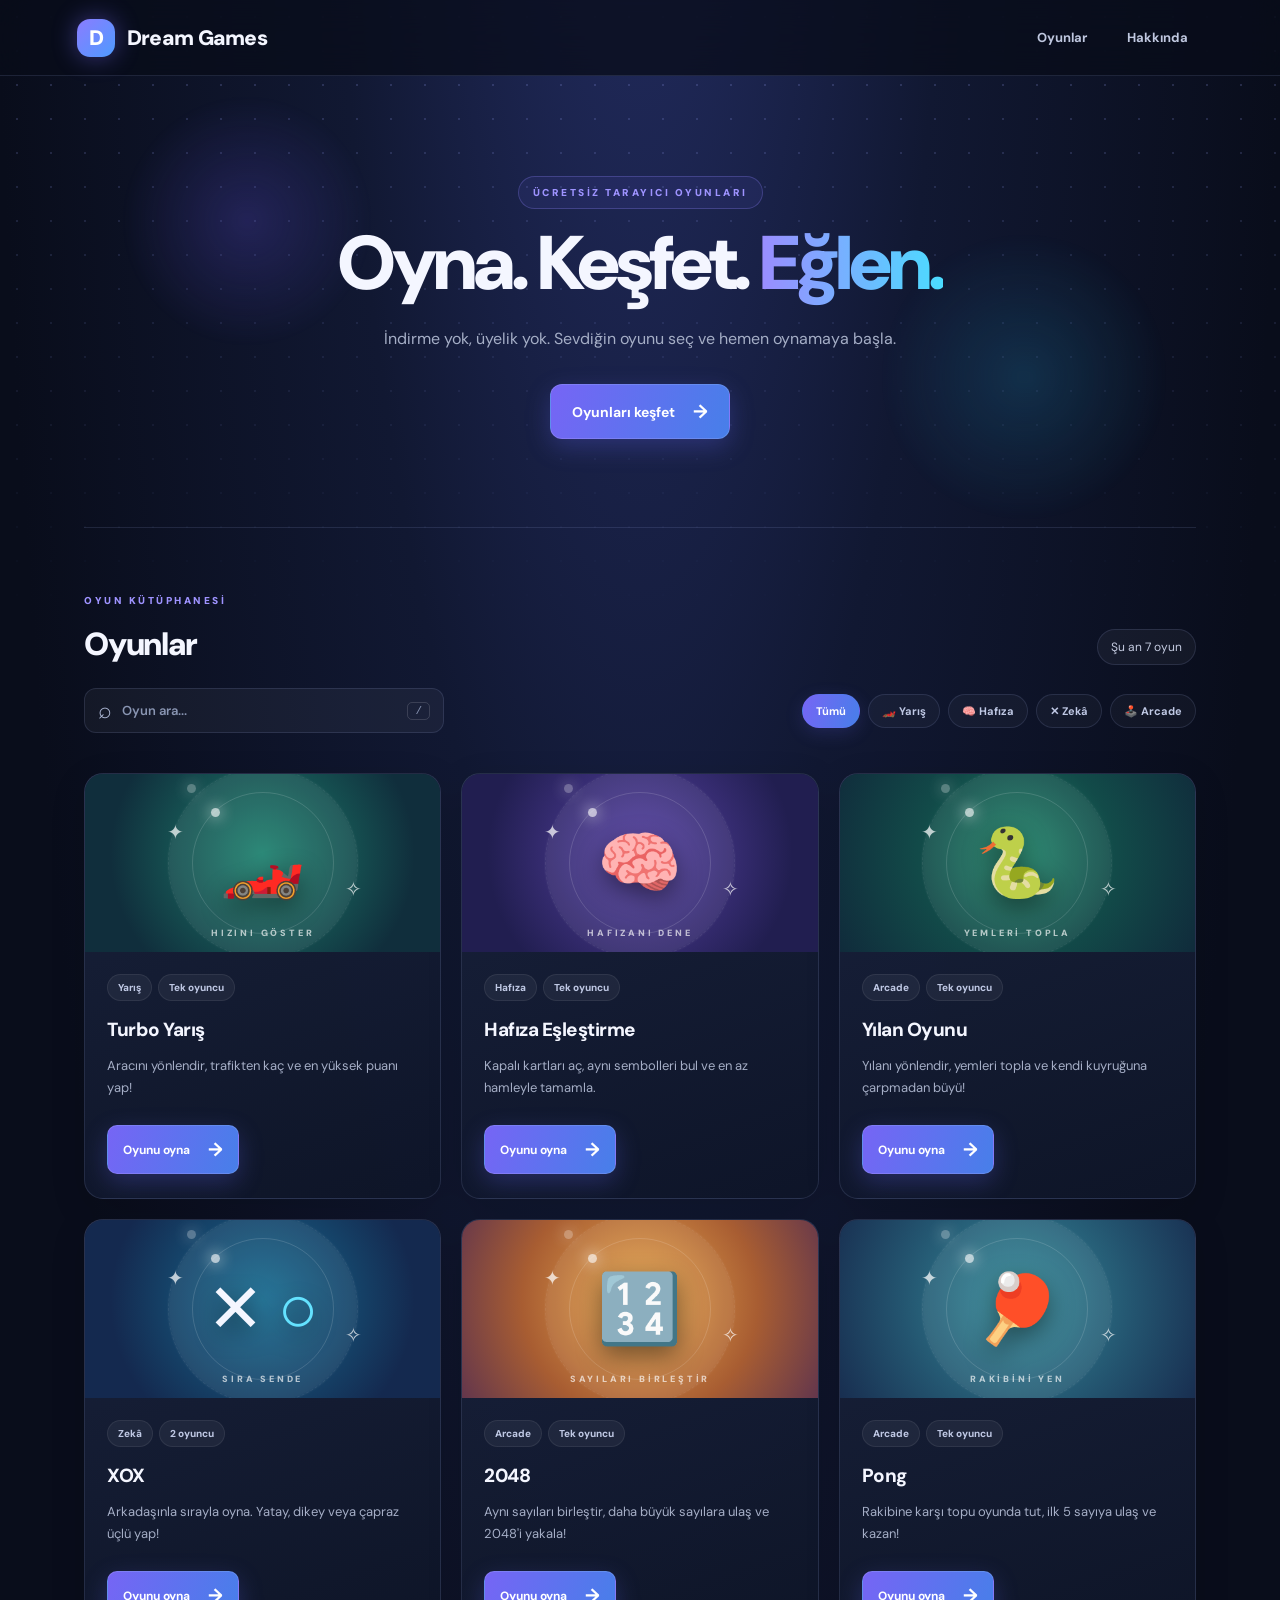
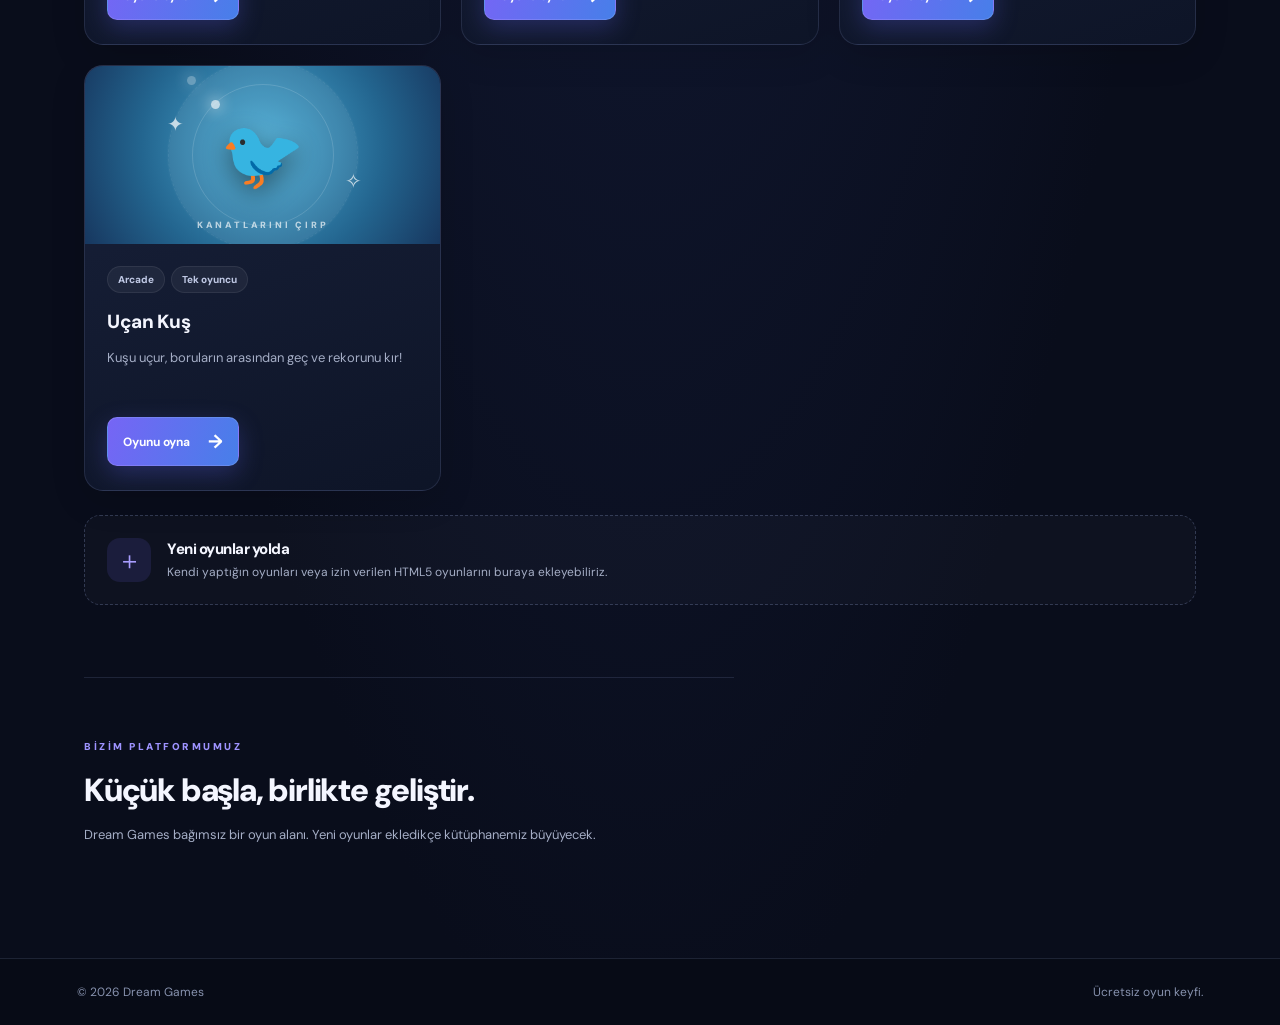
==== commit 99212f68: "Add files via upload" ====
--- a/index.html
+++ b/index.html
@@ -20,7 +20,7 @@
       <a class="primary-button" href="#oyunlar">Oyunları keşfet <span aria-hidden="true">→</span></a>
     </section>
     <section id="oyunlar" class="games-section">
-      <div class="section-heading"><div><p class="eyebrow">OYUN KÜTÜPHANESİ</p><h2>Oyunlar</h2></div><span class="game-count">Şu an 5 oyun</span></div>
+      <div class="section-heading"><div><p class="eyebrow">OYUN KÜTÜPHANESİ</p><h2>Oyunlar</h2></div><span class="game-count">Şu an 7 oyun</span></div>
       <div class="library-tools" aria-label="Oyun arama ve filtreleme">
         <label class="search-box"><span aria-hidden="true">⌕</span><input id="gameSearch" type="search" placeholder="Oyun ara..." autocomplete="off" aria-label="Oyun ara"><kbd>/</kbd></label>
         <div class="filter-list" role="group" aria-label="Oyun kategorileri">
@@ -62,6 +62,20 @@
           </div>
         </article>
         <article class="game-card" data-category="Arcade">
+          <div class="game-art art-2048"><span class="art-orbit orbit-one"></span><span class="art-orbit orbit-two"></span><span class="art-spark spark-one">✦</span><span class="art-spark spark-two">✧</span><span class="art-main-icon">🔢</span><span class="art-caption">SAYILARI BİRLEŞTİR</span></div>
+          <div class="game-info"><div><span class="tag">Arcade</span><span class="tag">Tek oyuncu</span></div>
+            <h3>2048</h3><p>Aynı sayıları birleştir, daha büyük sayılara ulaş ve 2048'i yakala!</p>
+            <button class="play-button" data-game="2048">Oyunu oyna <span>→</span></button>
+          </div>
+        </article>
+        <article class="game-card" data-category="Arcade">
+          <div class="game-art art-pong"><span class="art-orbit orbit-one"></span><span class="art-orbit orbit-two"></span><span class="art-spark spark-one">✦</span><span class="art-spark spark-two">✧</span><span class="art-main-icon">🏓</span><span class="art-caption">RAKİBİNİ YEN</span></div>
+          <div class="game-info"><div><span class="tag">Arcade</span><span class="tag">Tek oyuncu</span></div>
+            <h3>Pong</h3><p>Rakibine karşı topu oyunda tut, ilk 5 sayıya ulaş ve kazan!</p>
+            <button class="play-button" data-game="pong">Oyunu oyna <span>→</span></button>
+          </div>
+        </article>
+        <article class="game-card" data-category="Arcade">
           <div class="game-art art-flappy"><span class="art-orbit orbit-one"></span><span class="art-orbit orbit-two"></span><span class="art-spark spark-one">✦</span><span class="art-spark spark-two">✧</span><span class="art-main-icon">🐦</span><span class="art-caption">KANATLARINI ÇIRP</span></div>
           <div class="game-info"><div><span class="tag">Arcade</span><span class="tag">Tek oyuncu</span></div>
             <h3>Uçan Kuş</h3><p>Kuşu uçur, boruların arasından geç ve rekorunu kır!</p>
--- a/style.css
+++ b/style.css
@@ -142,3 +142,16 @@
 .art-flappy{background:radial-gradient(circle at 50% 45%,#4badd6 0%,#23658f 60%,#17375f 100%)}
 .flappy-wrap{max-width:460px;margin:0 auto}
 .flappy-canvas{display:block;width:min(100%,420px);height:auto;margin:0 auto;border:1px solid #ffffff33;border-radius:14px;box-shadow:0 12px 35px #0005;touch-action:manipulation;cursor:pointer}
+
+
+/* Yeni oyun kartları */
+.art-2048{background:radial-gradient(circle at 50% 45%,#e9a94e 0%,#a85d32 58%,#63364c 100%)}
+.art-pong{background:radial-gradient(circle at 50% 45%,#368d9b 0%,#23546f 58%,#182e50 100%)}
+/* 2048 */
+.game2048-wrap{max-width:430px;margin:0 auto;text-align:center;color:#eef2ff}
+.game2048-top{display:flex;justify-content:space-between;align-items:center;margin-bottom:14px;text-align:left}.game2048-top strong{font-size:30px}.game2048-top p{margin:3px 0;color:#aebbd2;font-size:13px}.game2048-score{background:#273651;padding:9px 13px;border-radius:10px;font-size:12px;color:#c4cee0}.game2048-score b{display:block;font-size:20px;color:#fff}
+.game2048-board{display:grid;grid-template-columns:repeat(4,1fr);gap:8px;background:#273651;padding:9px;border-radius:14px;touch-action:pan-y;user-select:none}.game2048-cell{aspect-ratio:1;display:grid;place-items:center;border-radius:9px;background:#34445f;font-size:clamp(20px,5vw,30px);font-weight:800;color:#283044}.game2048-cell.empty{background:#1c2940}.game2048-cell.v2{background:#eee4da}.game2048-cell.v4{background:#ede0c8}.game2048-cell.v8{background:#f2b179;color:#fff}.game2048-cell.v16{background:#f59563;color:#fff}.game2048-cell.v32{background:#f67c5f;color:#fff}.game2048-cell.v64{background:#f65e3b;color:#fff}.game2048-cell.v128,.game2048-cell.v256{background:#edcf72;color:#fff;font-size:24px}.game2048-cell.v512,.game2048-cell.v1024,.game2048-cell.v2048,.game2048-cell.v4096{background:#edc53f;color:#fff;font-size:20px}
+.game2048-controls{display:flex;flex-direction:column;align-items:center;gap:5px;margin:12px auto 6px}.game2048-controls div{display:flex;gap:5px}.game2048-controls button,.pong-controls button{width:48px;height:38px;border:1px solid #ffffff25;border-radius:9px;background:#293955;color:#fff;font-size:20px;cursor:pointer}.game2048-status,.pong-wrap p{min-height:22px;color:#bac7dc;font-size:13px;margin:8px 0}.game-action{border:0;border-radius:9px;background:#7665ed;color:#fff;padding:10px 18px;font-weight:700;cursor:pointer}
+/* Pong */
+.pong-wrap{max-width:680px;margin:0 auto;text-align:center;color:#eef2ff}.pong-score{display:flex;justify-content:space-between;align-items:center;margin:0 0 10px;font-size:12px;color:#aebbd2}.pong-score b{font-size:22px;color:#fff;margin-left:5px}.pong-wrap canvas{display:block;width:100%;height:auto;border:1px solid #ffffff30;border-radius:12px;touch-action:pan-y}.pong-controls{display:flex;justify-content:center;gap:10px;margin-top:12px}.pong-controls button{width:auto;padding:0 14px;font-size:13px}
+@media(max-width:480px){.game2048-board{gap:6px;padding:7px}.game2048-cell{border-radius:7px}.pong-score{font-size:10px}}
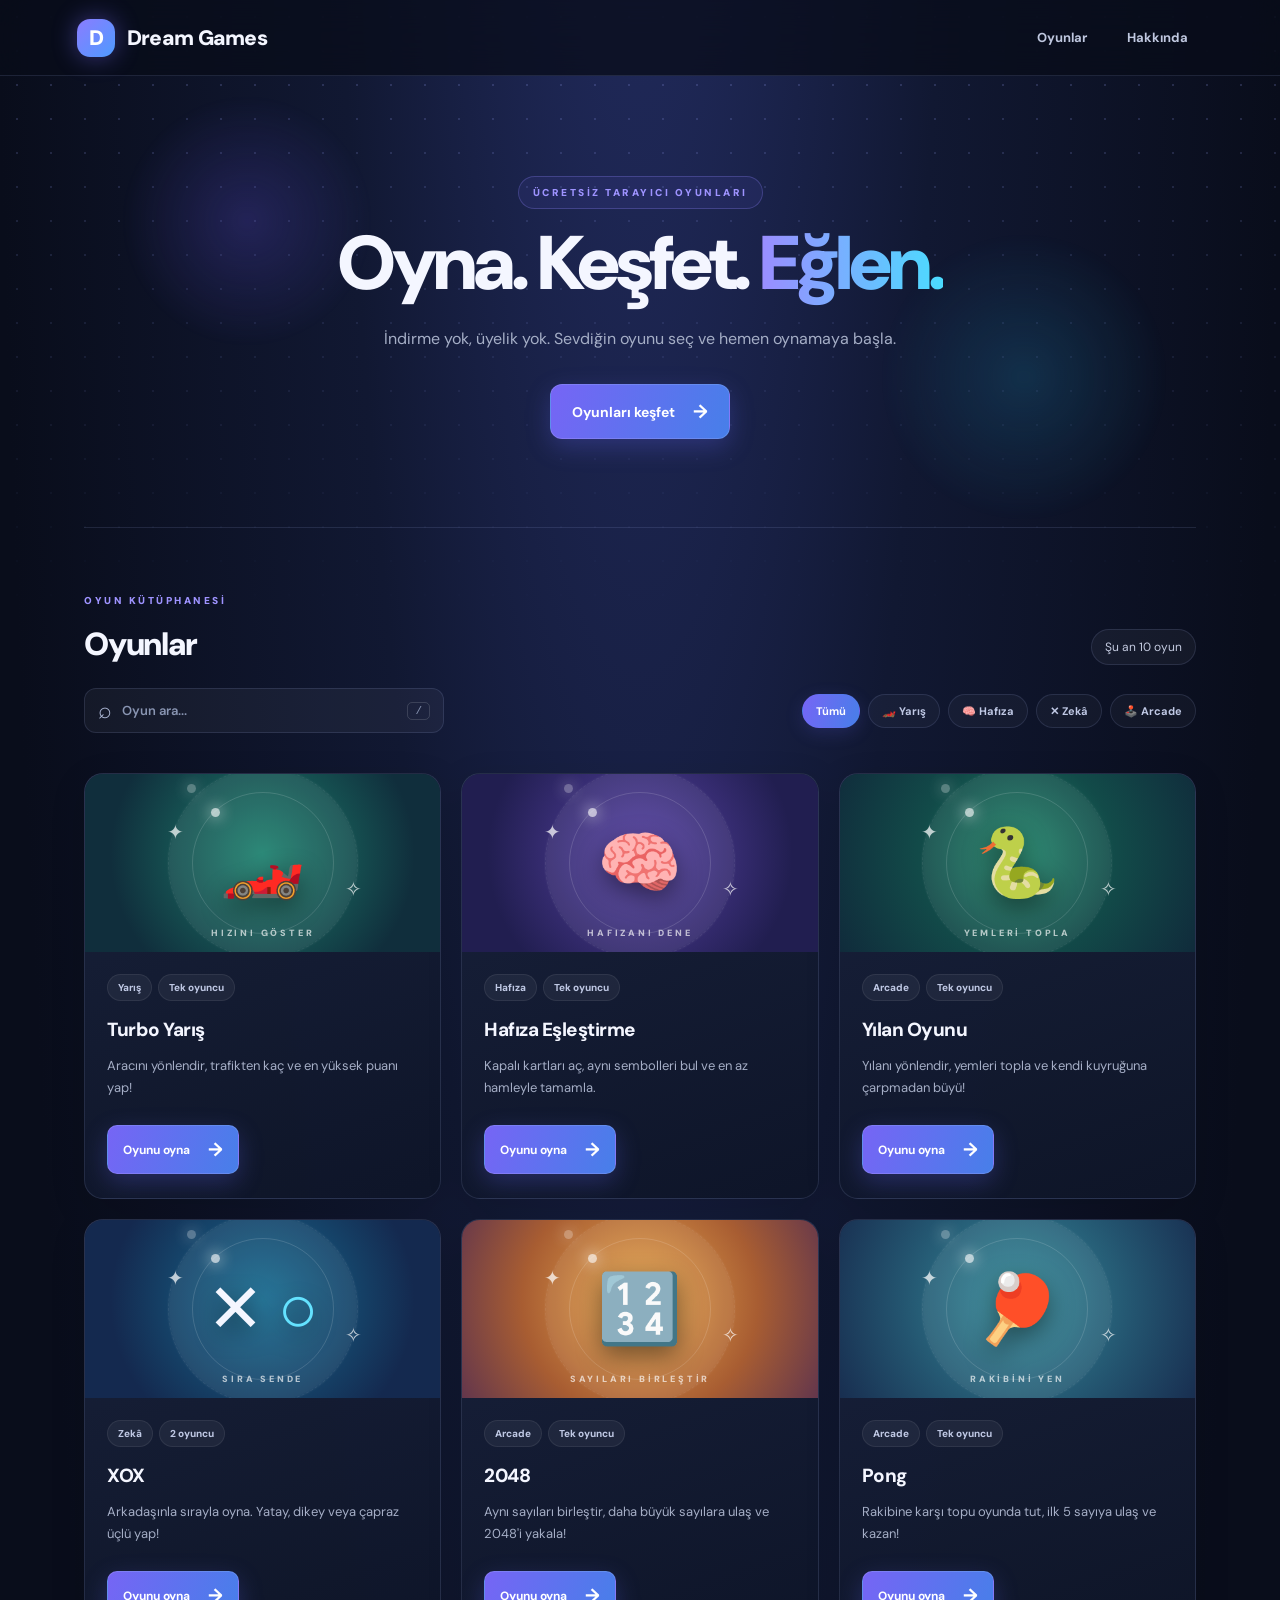
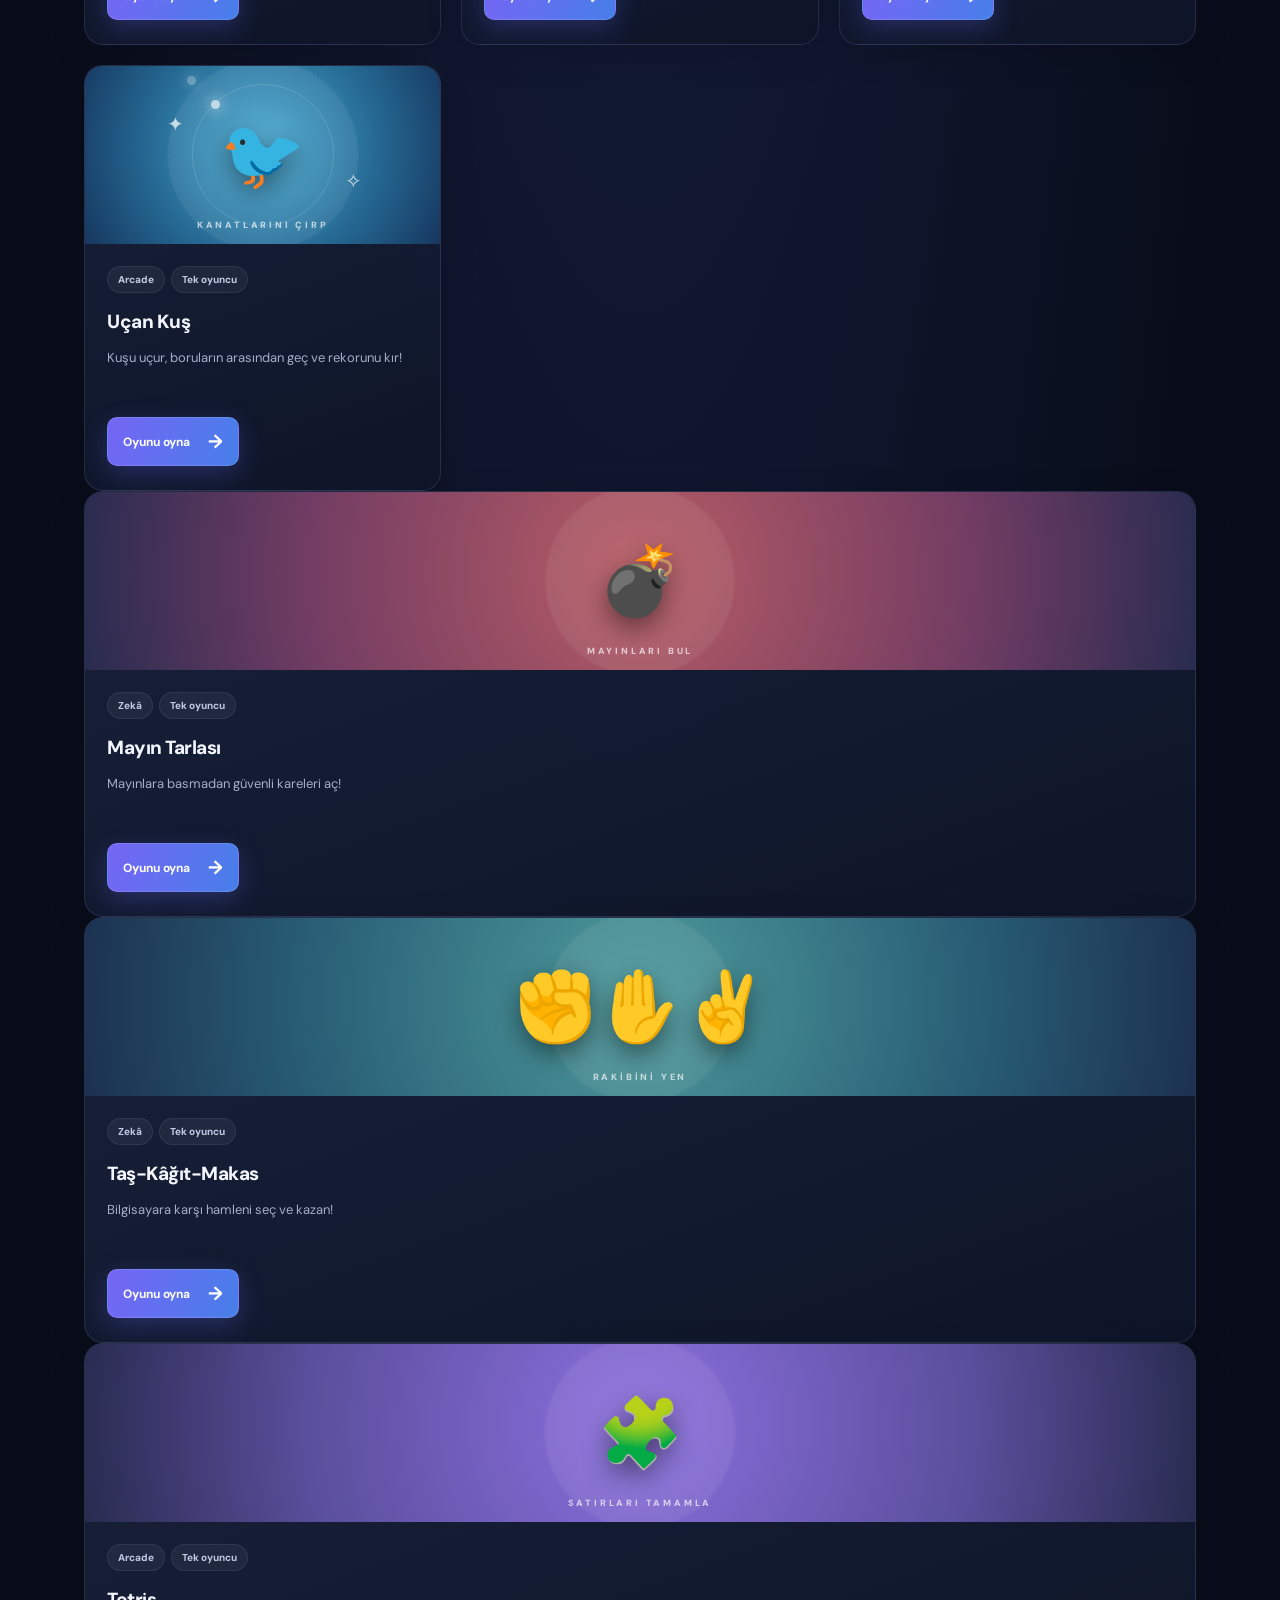
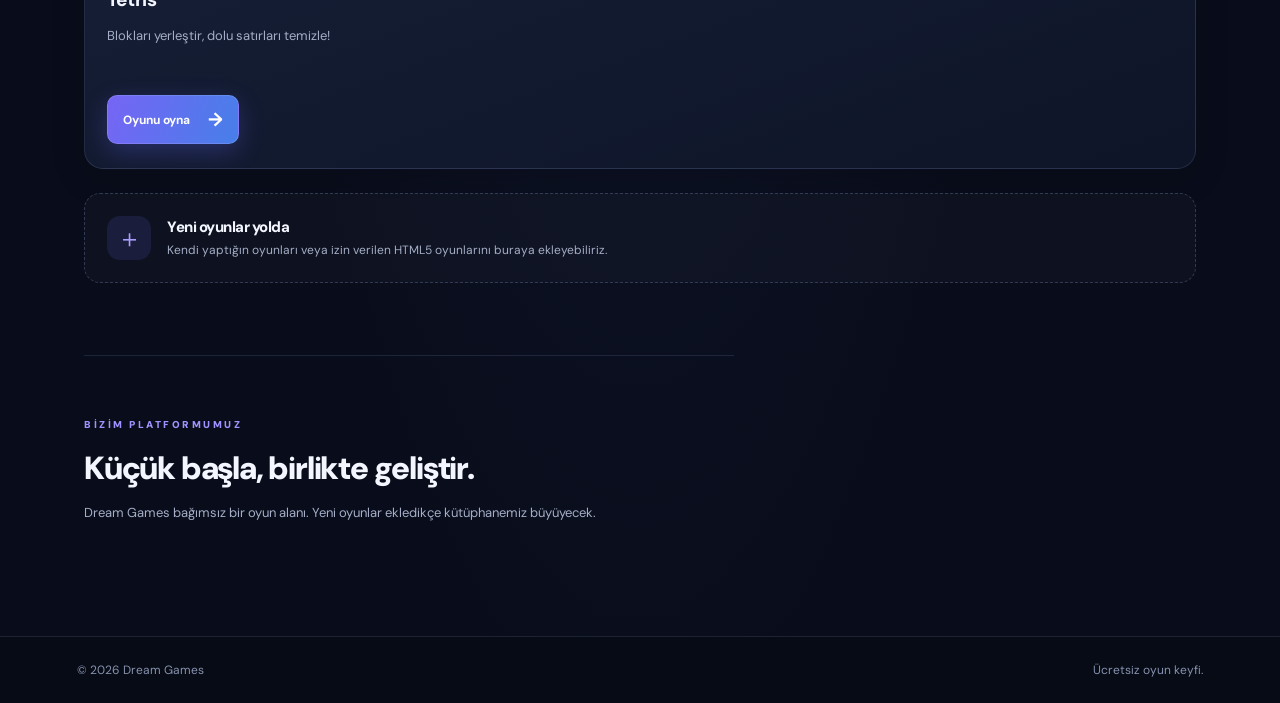
==== commit 1c468ef0: "Add files via upload" ====
--- a/index.html
+++ b/index.html
@@ -20,7 +20,7 @@
       <a class="primary-button" href="#oyunlar">Oyunları keşfet <span aria-hidden="true">→</span></a>
     </section>
     <section id="oyunlar" class="games-section">
-      <div class="section-heading"><div><p class="eyebrow">OYUN KÜTÜPHANESİ</p><h2>Oyunlar</h2></div><span class="game-count">Şu an 7 oyun</span></div>
+      <div class="section-heading"><div><p class="eyebrow">OYUN KÜTÜPHANESİ</p><h2>Oyunlar</h2></div><span class="game-count">Şu an 10 oyun</span></div>
       <div class="library-tools" aria-label="Oyun arama ve filtreleme">
         <label class="search-box"><span aria-hidden="true">⌕</span><input id="gameSearch" type="search" placeholder="Oyun ara..." autocomplete="off" aria-label="Oyun ara"><kbd>/</kbd></label>
         <div class="filter-list" role="group" aria-label="Oyun kategorileri">
@@ -83,6 +83,10 @@
           </div>
         </article>
       </div>
+
+        <article class="game-card" data-category="Zekâ"><div class="game-art art-mines"><span class="art-main-icon">💣</span><span class="art-caption">MAYINLARI BUL</span></div><div class="game-info"><div><span class="tag">Zekâ</span><span class="tag">Tek oyuncu</span></div><h3>Mayın Tarlası</h3><p>Mayınlara basmadan güvenli kareleri aç!</p><button class="play-button" data-game="mines">Oyunu oyna <span>→</span></button></div></article>
+        <article class="game-card" data-category="Zekâ"><div class="game-art art-rps"><span class="art-main-icon">✊✋✌️</span><span class="art-caption">RAKİBİNİ YEN</span></div><div class="game-info"><div><span class="tag">Zekâ</span><span class="tag">Tek oyuncu</span></div><h3>Taş-Kâğıt-Makas</h3><p>Bilgisayara karşı hamleni seç ve kazan!</p><button class="play-button" data-game="rps">Oyunu oyna <span>→</span></button></div></article>
+        <article class="game-card" data-category="Arcade"><div class="game-art art-tetris"><span class="art-main-icon">🧩</span><span class="art-caption">SATIRLARI TAMAMLA</span></div><div class="game-info"><div><span class="tag">Arcade</span><span class="tag">Tek oyuncu</span></div><h3>Tetris</h3><p>Blokları yerleştir, dolu satırları temizle!</p><button class="play-button" data-game="tetris">Oyunu oyna <span>→</span></button></div></article>
       <div class="add-note"><div class="add-icon">＋</div><div><h3>Yeni oyunlar yolda</h3><p>Kendi yaptığın oyunları veya izin verilen HTML5 oyunlarını buraya ekleyebiliriz.</p></div></div>
     </section>
     <section id="hakkinda" class="about-section"><p class="eyebrow">BİZİM PLATFORMUMUZ</p><h2>Küçük başla, birlikte geliştir.</h2><p>Dream Games bağımsız bir oyun alanı. Yeni oyunlar ekledikçe kütüphanemiz büyüyecek.</p></section>
--- a/style.css
+++ b/style.css
@@ -155,3 +155,18 @@
 /* Pong */
 .pong-wrap{max-width:680px;margin:0 auto;text-align:center;color:#eef2ff}.pong-score{display:flex;justify-content:space-between;align-items:center;margin:0 0 10px;font-size:12px;color:#aebbd2}.pong-score b{font-size:22px;color:#fff;margin-left:5px}.pong-wrap canvas{display:block;width:100%;height:auto;border:1px solid #ffffff30;border-radius:12px;touch-action:pan-y}.pong-controls{display:flex;justify-content:center;gap:10px;margin-top:12px}.pong-controls button{width:auto;padding:0 14px;font-size:13px}
 @media(max-width:480px){.game2048-board{gap:6px;padding:7px}.game2048-cell{border-radius:7px}.pong-score{font-size:10px}}
+
+
+/* Mayın Tarlası, Taş-Kâğıt-Makas ve Tetris */
+.art-mines{background:radial-gradient(circle at 50% 45%,#b85c64,#713c63 60%,#292b50)}
+.art-rps{background:radial-gradient(circle at 50% 45%,#4e9b9c,#285d75 60%,#1c3151)}
+.art-tetris{background:radial-gradient(circle at 50% 45%,#8c70df,#594e9b 60%,#292b50)}
+.newgame-wrap{max-width:480px;margin:0 auto;text-align:center;color:#eef2ff}
+.newgame-status{color:#c4cee0;font-size:13px;min-height:22px;margin:10px 0}
+.newgame-actions{display:flex;justify-content:center;gap:8px;flex-wrap:wrap;margin:12px 0}
+.newgame-actions button,.rps-choices button{border:1px solid #ffffff25;background:#293955;color:#fff;border-radius:10px;padding:10px 14px;font-weight:700;cursor:pointer}
+.mine-board{display:grid;grid-template-columns:repeat(9,minmax(0,1fr));gap:4px;max-width:360px;margin:12px auto}
+.mine-cell{aspect-ratio:1;min-width:0;border:1px solid #ffffff20;border-radius:5px;background:#34445f;color:#fff;font-weight:800;font-size:clamp(12px,3vw,18px);cursor:pointer}
+.mine-cell.revealed{background:#dce5ef;color:#25334a;cursor:default}.mine-cell[data-num="1"]{color:#2673d9}.mine-cell[data-num="2"]{color:#27945c}.mine-cell[data-num="3"]{color:#d94c4c}.mine-cell[data-num="4"]{color:#7049bb}
+.rps-score{display:flex;justify-content:space-around;margin:16px 0;color:#c4cee0}.rps-score b{display:block;color:white;font-size:26px}.rps-choices{display:flex;justify-content:center;gap:12px;margin:22px 0}.rps-choices button{font-size:34px;min-width:88px;padding:14px 10px}.rps-choices small{display:block;font-size:12px;margin-top:6px}
+.tetris-wrap{max-width:340px}.tetris-score{color:#c4cee0;margin:8px}.tetris-score b{color:white;font-size:20px}.tetris-wrap canvas{display:block;width:min(100%,300px);height:auto;margin:0 auto;border:1px solid #ffffff30;border-radius:10px;touch-action:pan-y}
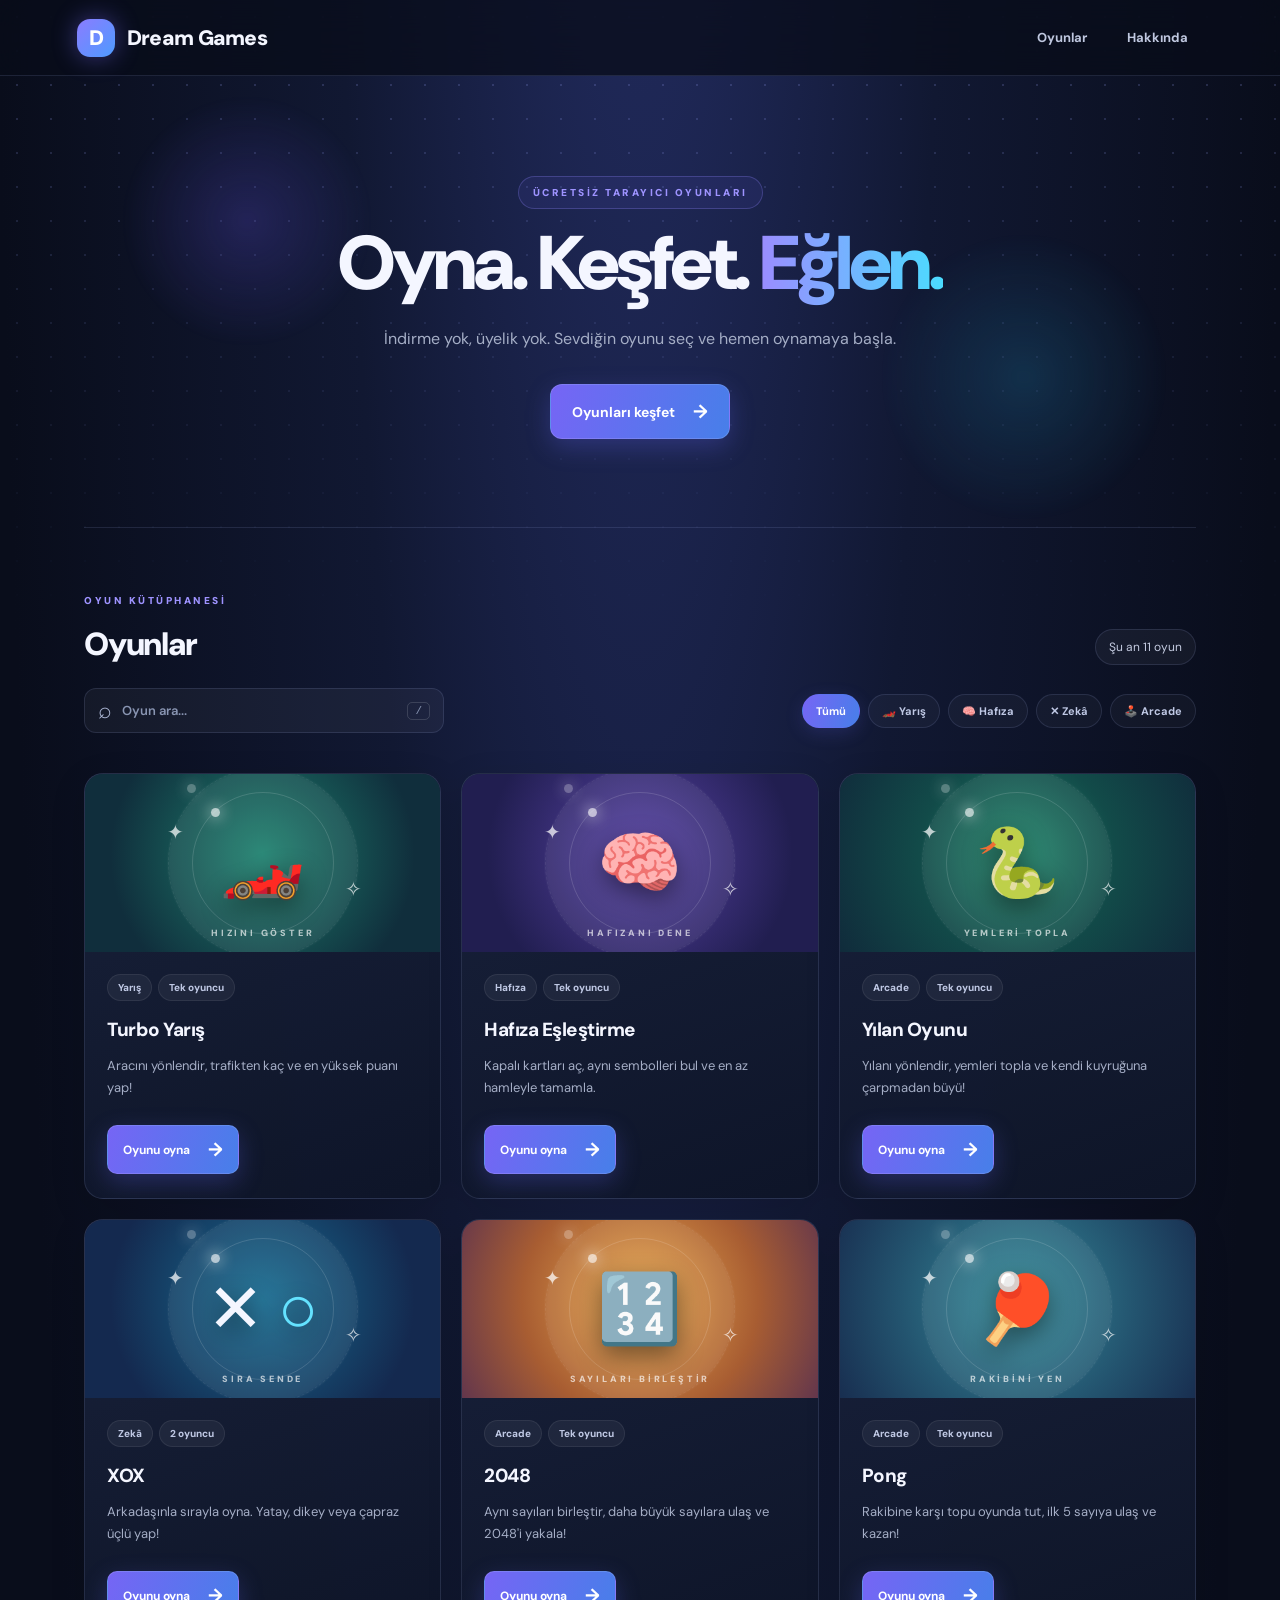
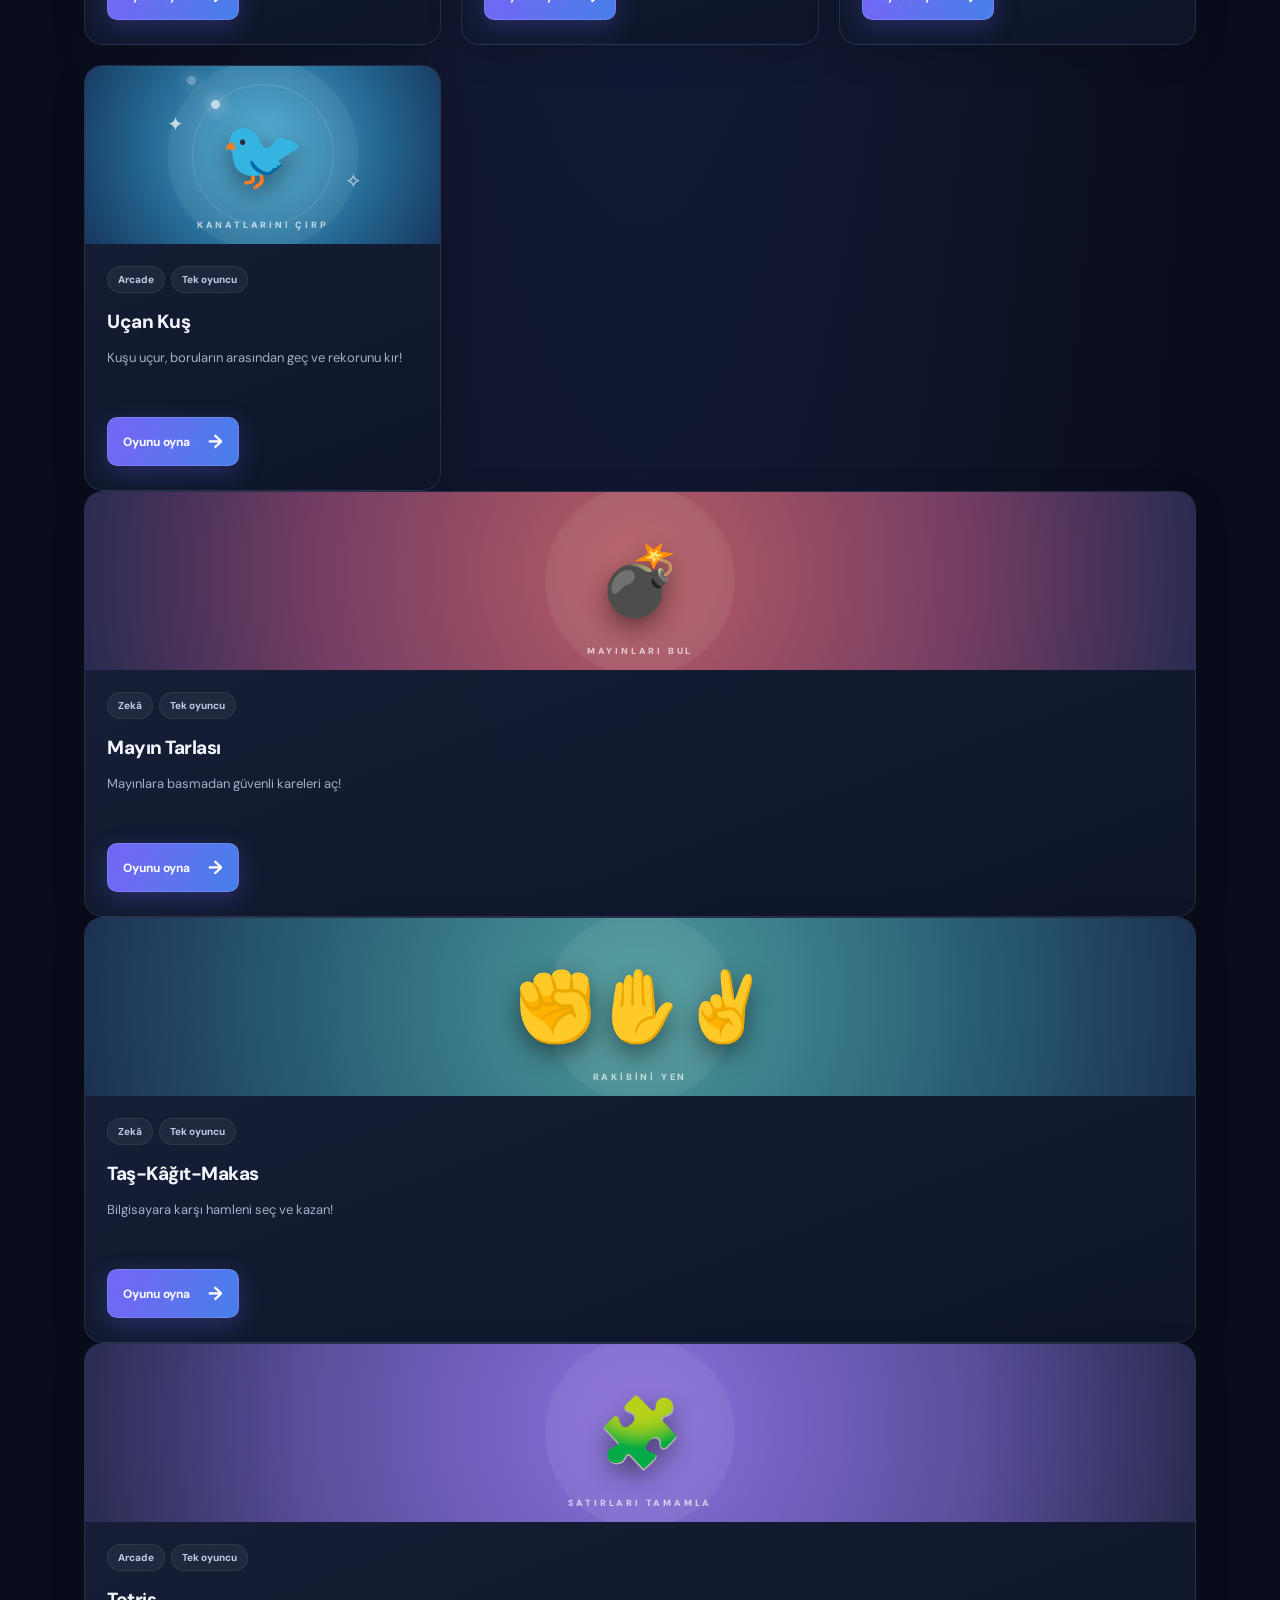
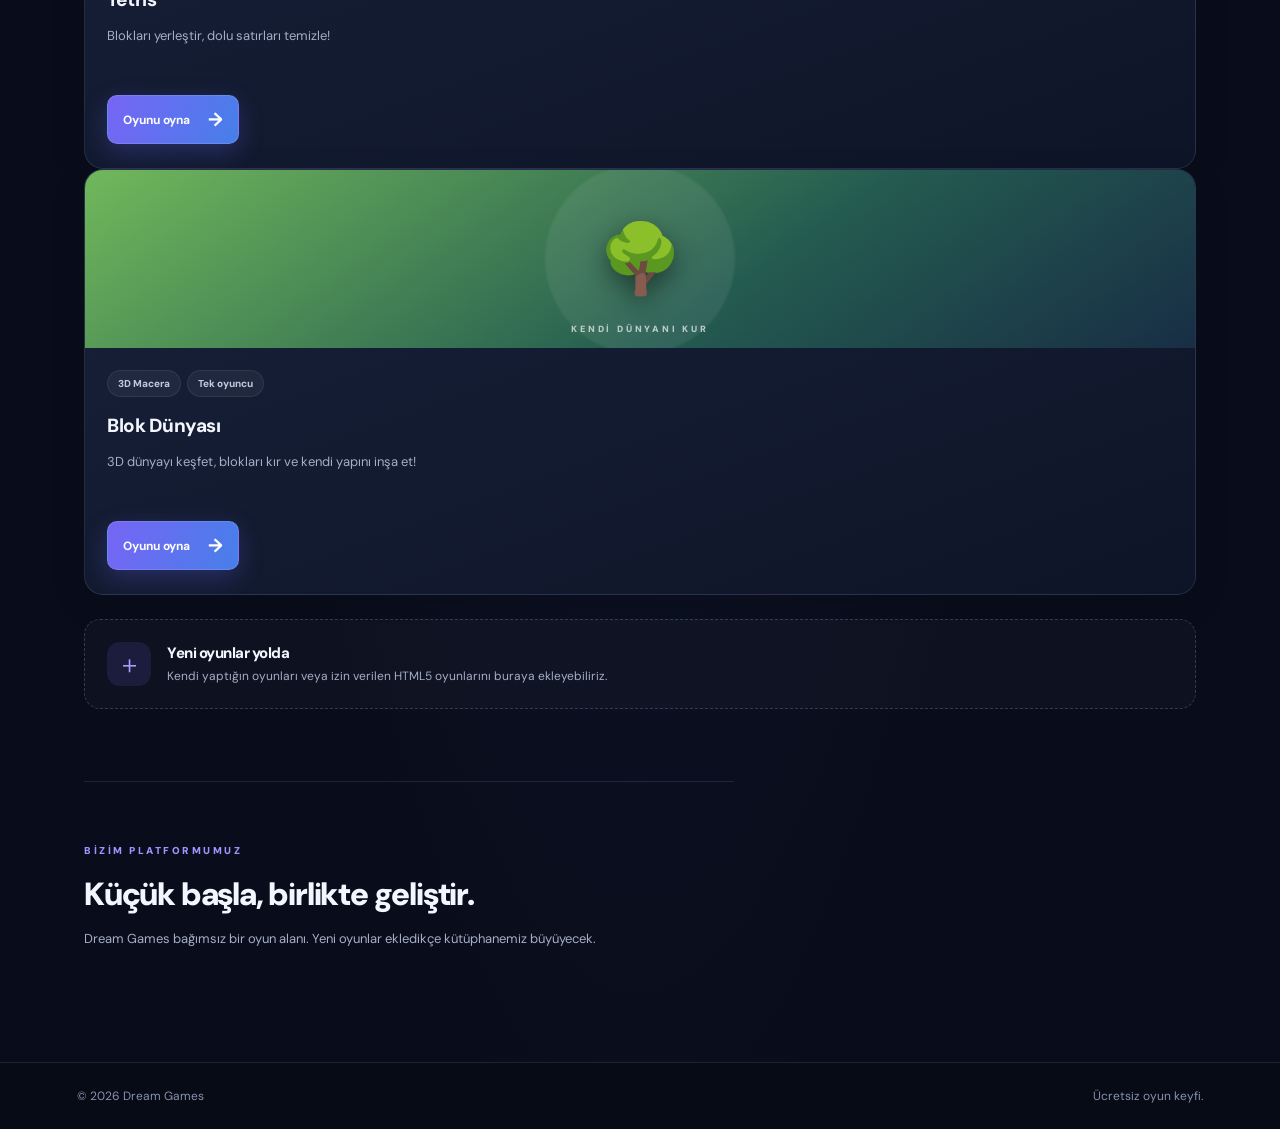
==== commit 775b3e13: "Add files via upload" ====
--- a/index.html
+++ b/index.html
@@ -20,7 +20,7 @@
       <a class="primary-button" href="#oyunlar">Oyunları keşfet <span aria-hidden="true">→</span></a>
     </section>
     <section id="oyunlar" class="games-section">
-      <div class="section-heading"><div><p class="eyebrow">OYUN KÜTÜPHANESİ</p><h2>Oyunlar</h2></div><span class="game-count">Şu an 10 oyun</span></div>
+      <div class="section-heading"><div><p class="eyebrow">OYUN KÜTÜPHANESİ</p><h2>Oyunlar</h2></div><span class="game-count">Şu an 11 oyun</span></div>
       <div class="library-tools" aria-label="Oyun arama ve filtreleme">
         <label class="search-box"><span aria-hidden="true">⌕</span><input id="gameSearch" type="search" placeholder="Oyun ara..." autocomplete="off" aria-label="Oyun ara"><kbd>/</kbd></label>
         <div class="filter-list" role="group" aria-label="Oyun kategorileri">
@@ -87,6 +87,7 @@
         <article class="game-card" data-category="Zekâ"><div class="game-art art-mines"><span class="art-main-icon">💣</span><span class="art-caption">MAYINLARI BUL</span></div><div class="game-info"><div><span class="tag">Zekâ</span><span class="tag">Tek oyuncu</span></div><h3>Mayın Tarlası</h3><p>Mayınlara basmadan güvenli kareleri aç!</p><button class="play-button" data-game="mines">Oyunu oyna <span>→</span></button></div></article>
         <article class="game-card" data-category="Zekâ"><div class="game-art art-rps"><span class="art-main-icon">✊✋✌️</span><span class="art-caption">RAKİBİNİ YEN</span></div><div class="game-info"><div><span class="tag">Zekâ</span><span class="tag">Tek oyuncu</span></div><h3>Taş-Kâğıt-Makas</h3><p>Bilgisayara karşı hamleni seç ve kazan!</p><button class="play-button" data-game="rps">Oyunu oyna <span>→</span></button></div></article>
         <article class="game-card" data-category="Arcade"><div class="game-art art-tetris"><span class="art-main-icon">🧩</span><span class="art-caption">SATIRLARI TAMAMLA</span></div><div class="game-info"><div><span class="tag">Arcade</span><span class="tag">Tek oyuncu</span></div><h3>Tetris</h3><p>Blokları yerleştir, dolu satırları temizle!</p><button class="play-button" data-game="tetris">Oyunu oyna <span>→</span></button></div></article>
+      <article class="game-card" data-category="Arcade"><div class="game-art art-voxel"><span class="art-main-icon">🌳</span><span class="art-caption">KENDİ DÜNYANI KUR</span></div><div class="game-info"><div><span class="tag">3D Macera</span><span class="tag">Tek oyuncu</span></div><h3>Blok Dünyası</h3><p>3D dünyayı keşfet, blokları kır ve kendi yapını inşa et!</p><button class="play-button" data-game="voxel">Oyunu oyna <span>→</span></button></div></article>
       <div class="add-note"><div class="add-icon">＋</div><div><h3>Yeni oyunlar yolda</h3><p>Kendi yaptığın oyunları veya izin verilen HTML5 oyunlarını buraya ekleyebiliriz.</p></div></div>
     </section>
     <section id="hakkinda" class="about-section"><p class="eyebrow">BİZİM PLATFORMUMUZ</p><h2>Küçük başla, birlikte geliştir.</h2><p>Dream Games bağımsız bir oyun alanı. Yeni oyunlar ekledikçe kütüphanemiz büyüyecek.</p></section>
--- a/style.css
+++ b/style.css
@@ -170,3 +170,21 @@
 .mine-cell.revealed{background:#dce5ef;color:#25334a;cursor:default}.mine-cell[data-num="1"]{color:#2673d9}.mine-cell[data-num="2"]{color:#27945c}.mine-cell[data-num="3"]{color:#d94c4c}.mine-cell[data-num="4"]{color:#7049bb}
 .rps-score{display:flex;justify-content:space-around;margin:16px 0;color:#c4cee0}.rps-score b{display:block;color:white;font-size:26px}.rps-choices{display:flex;justify-content:center;gap:12px;margin:22px 0}.rps-choices button{font-size:34px;min-width:88px;padding:14px 10px}.rps-choices small{display:block;font-size:12px;margin-top:6px}
 .tetris-wrap{max-width:340px}.tetris-score{color:#c4cee0;margin:8px}.tetris-score b{color:white;font-size:20px}.tetris-wrap canvas{display:block;width:min(100%,300px);height:auto;margin:0 auto;border:1px solid #ffffff30;border-radius:10px;touch-action:pan-y}
+
+
+/* 3D Blok Dünyası */
+.art-voxel{background:linear-gradient(145deg,#70b85b,#245b50 60%,#182e45)}
+.voxel-wrap{max-width:900px;margin:0 auto;color:#eef2ff}
+.voxel-hud{display:flex;justify-content:space-between;gap:12px;flex-wrap:wrap;color:#c8d5e7;font-size:12px;margin-bottom:10px}
+.voxel-hud span:first-child{font-weight:800;color:#fff}
+.voxel-stage{height:min(62vh,540px);min-height:340px;position:relative;overflow:hidden;border:1px solid #ffffff30;border-radius:13px;background:#8bc9ef}
+.voxel-stage canvas{display:block;width:100%;height:100%;cursor:crosshair}
+.voxel-crosshair{position:absolute;z-index:2;left:50%;top:50%;transform:translate(-50%,-50%);font-size:24px;color:white;text-shadow:0 1px 4px #000;pointer-events:none}
+.voxel-start{position:absolute;z-index:3;inset:0;display:flex;flex-direction:column;align-items:center;justify-content:center;text-align:center;background:#091323a8;backdrop-filter:blur(3px);padding:20px}
+.voxel-start h3{font-size:28px;margin:0 0 8px}.voxel-start p{color:#e0e8f4}
+.voxel-tools{display:flex;align-items:center;justify-content:center;gap:7px;flex-wrap:wrap;margin:12px 0}
+.voxel-tools span{font-size:12px;color:#c4cee0}
+.voxel-tools button{border:1px solid #ffffff25;background:#293955;color:#fff;border-radius:9px;padding:8px 11px;cursor:pointer}
+.voxel-tools button.selected{border-color:#9b8cff;background:#51468f}
+.voxel-tip{text-align:center;color:#aebbd2;font-size:11px}
+@media(max-width:600px){.voxel-stage{height:55vh;min-height:300px}.voxel-hud{font-size:10px}}
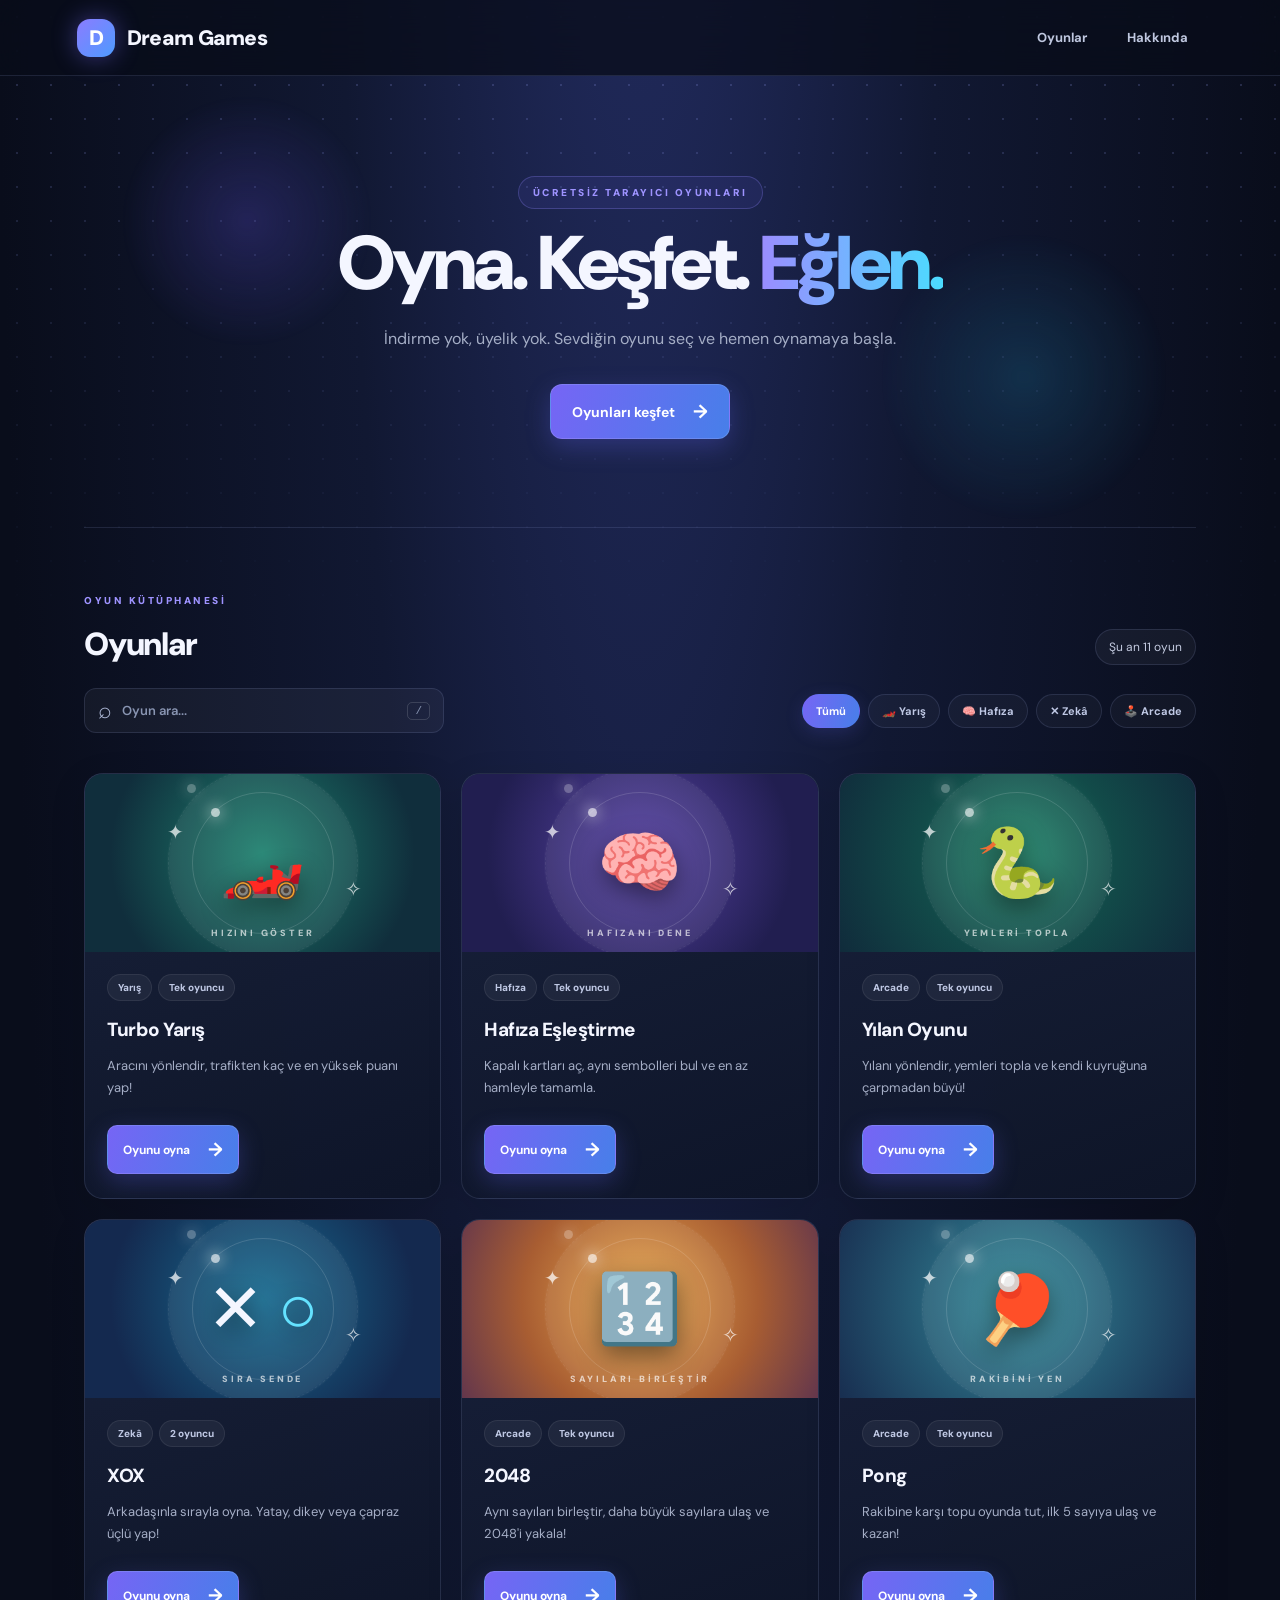
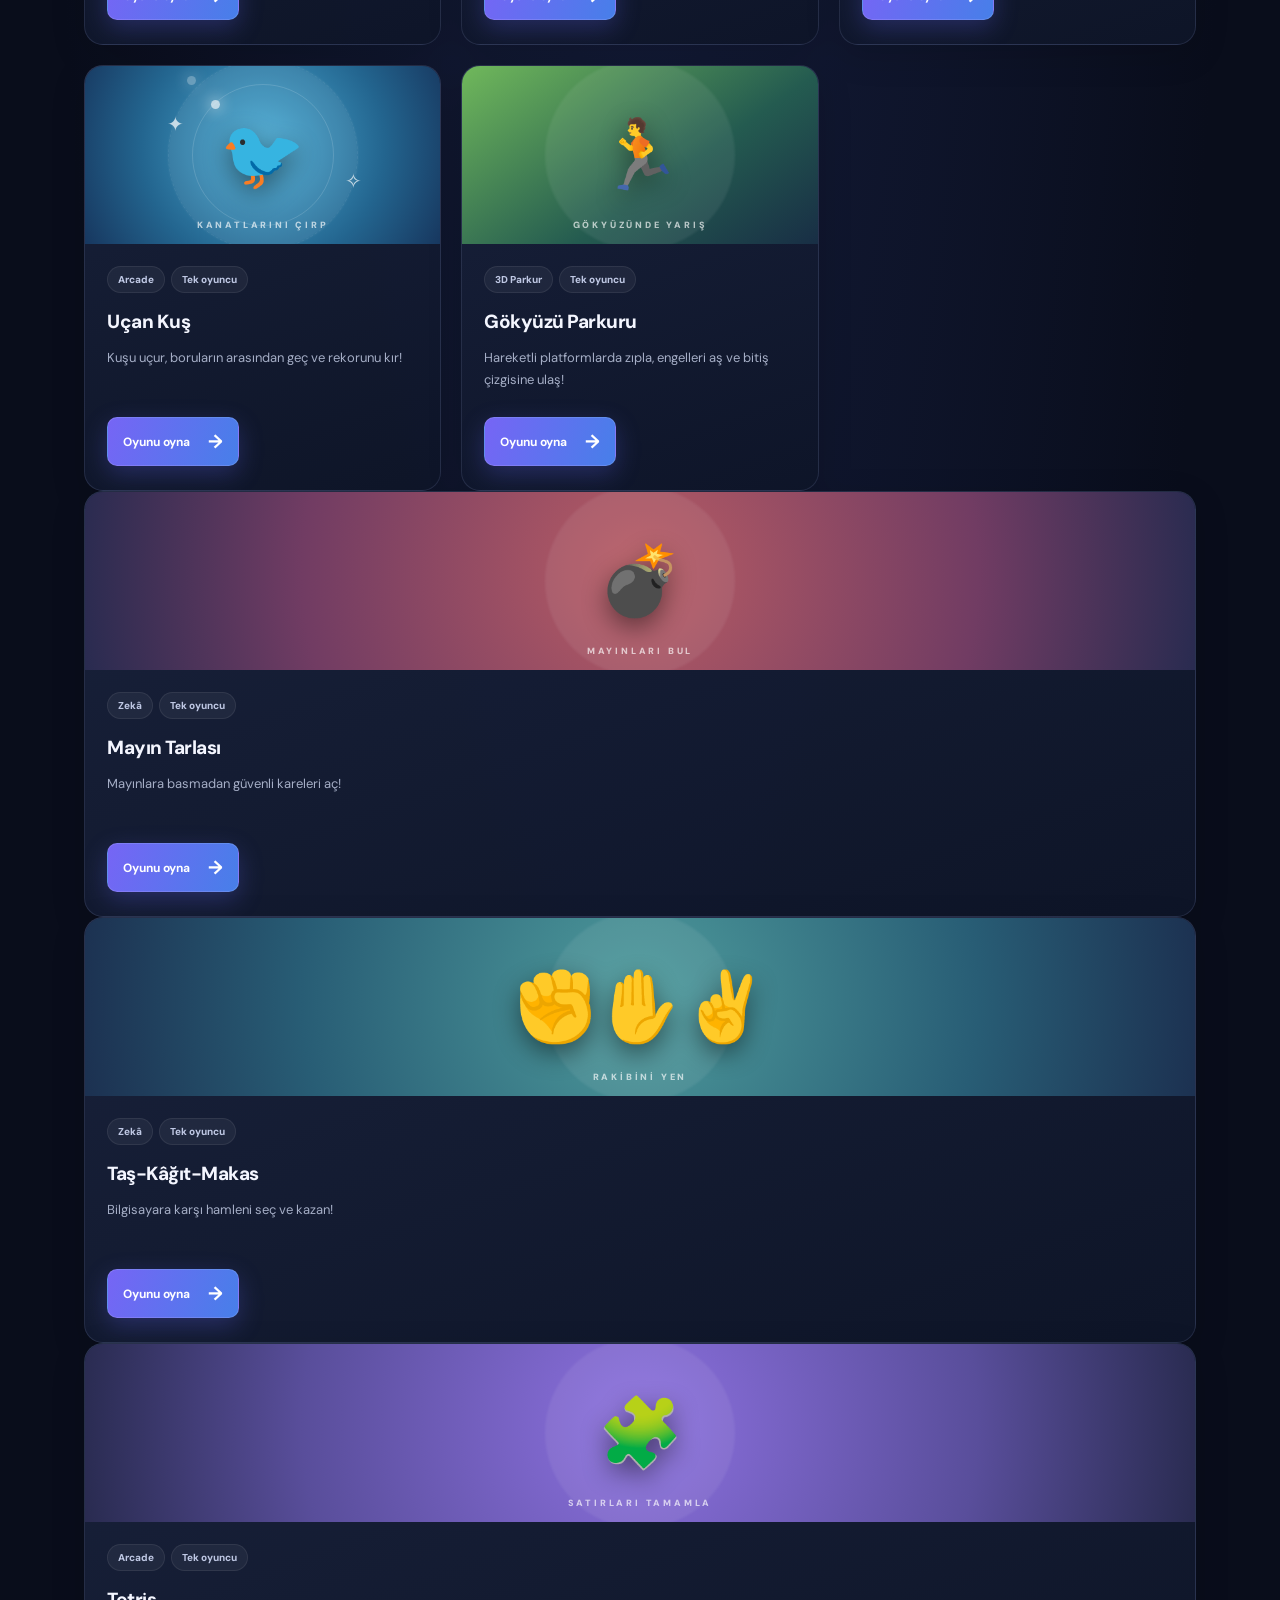
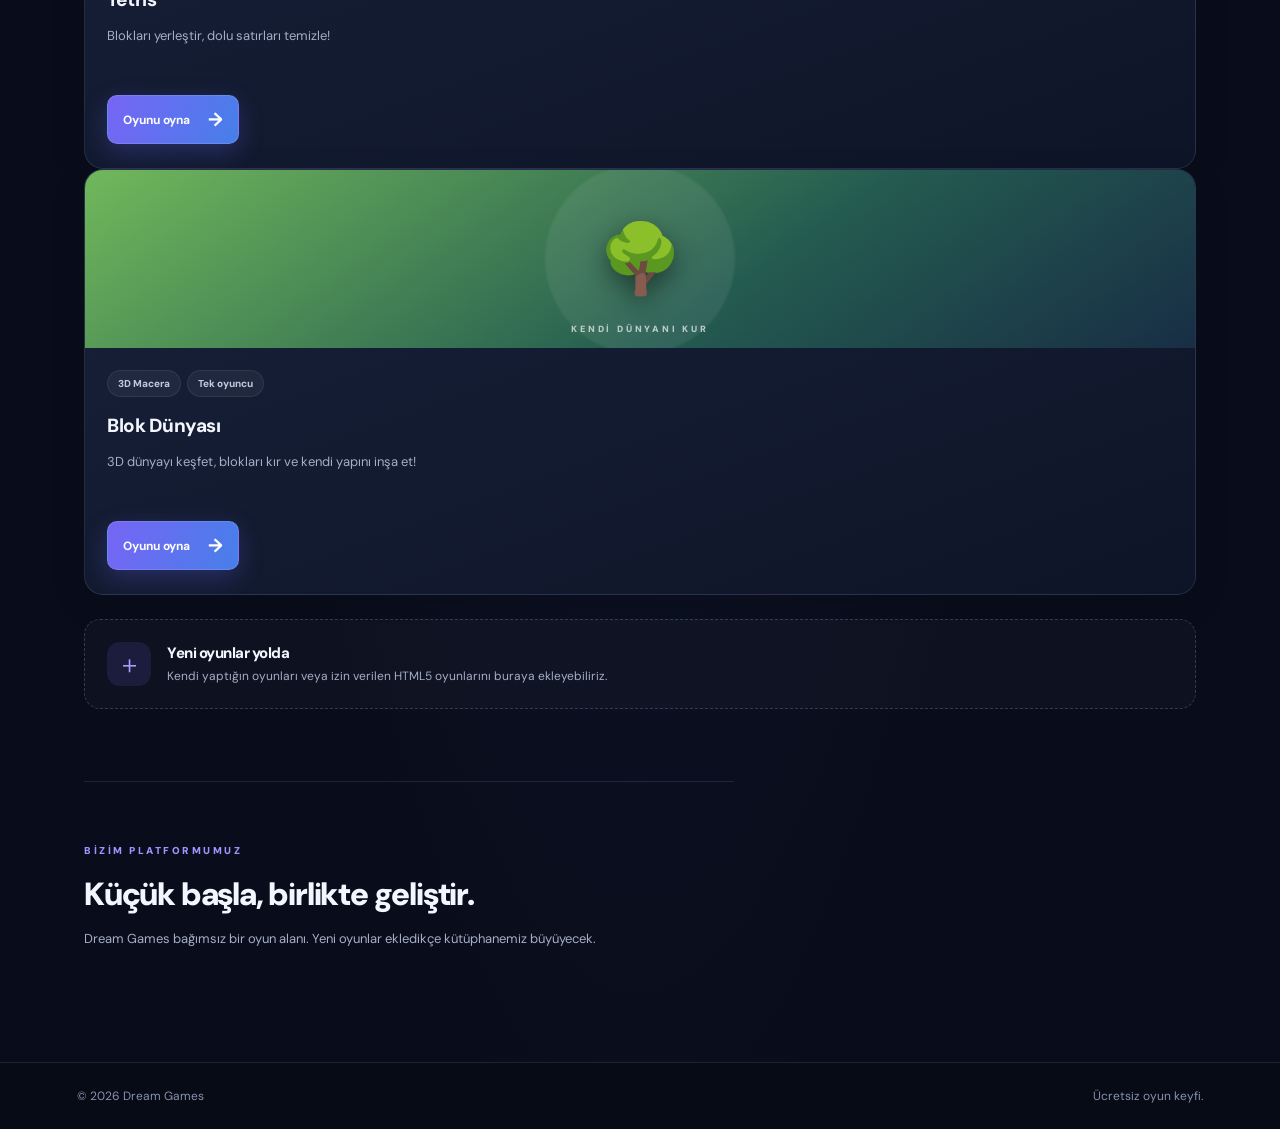
==== commit 7180b391: "Add files via upload" ====
--- a/index.html
+++ b/index.html
@@ -82,6 +82,13 @@
             <button class="play-button" data-game="flappy">Oyunu oyna <span>→</span></button>
           </div>
         </article>
+        <article class="game-card" data-category="Arcade">
+          <div class="game-art art-voxel"><span class="art-main-icon">🏃</span><span class="art-caption">GÖKYÜZÜNDE YARIŞ</span></div>
+          <div class="game-info"><div><span class="tag">3D Parkur</span><span class="tag">Tek oyuncu</span></div>
+            <h3>Gökyüzü Parkuru</h3><p>Hareketli platformlarda zıpla, engelleri aş ve bitiş çizgisine ulaş!</p>
+            <button class="play-button" data-game="parkour">Oyunu oyna <span>→</span></button>
+          </div>
+        </article>
       </div>
 
         <article class="game-card" data-category="Zekâ"><div class="game-art art-mines"><span class="art-main-icon">💣</span><span class="art-caption">MAYINLARI BUL</span></div><div class="game-info"><div><span class="tag">Zekâ</span><span class="tag">Tek oyuncu</span></div><h3>Mayın Tarlası</h3><p>Mayınlara basmadan güvenli kareleri aç!</p><button class="play-button" data-game="mines">Oyunu oyna <span>→</span></button></div></article>
--- a/style.css
+++ b/style.css
@@ -188,3 +188,23 @@
 .voxel-tools button.selected{border-color:#9b8cff;background:#51468f}
 .voxel-tip{text-align:center;color:#aebbd2;font-size:11px}
 @media(max-width:600px){.voxel-stage{height:55vh;min-height:300px}.voxel-hud{font-size:10px}}
+
+
+/* 3D Gökyüzü Parkuru */
+.parkour-shell{max-width:1000px;margin:0 auto;color:#eef2ff}
+.parkour-hud{display:flex;justify-content:space-between;gap:12px;align-items:center;margin:0 0 9px;color:#cbd8eb;font-size:12px}
+.parkour-hud>div:first-child{display:flex;flex-direction:column;gap:3px}
+.parkour-hud strong{font-size:14px;color:#fff;letter-spacing:.08em}
+.parkour-stats{display:flex;gap:14px;flex-wrap:wrap}
+.parkour-stage{height:min(66vh,590px);min-height:350px;position:relative;overflow:hidden;border:1px solid #ffffff35;border-radius:14px;background:#8bd5ff;touch-action:none}
+.parkour-stage canvas{display:block;width:100%;height:100%;touch-action:none;outline:none}
+.parkour-message{position:absolute;z-index:3;left:50%;top:16px;transform:translateX(-50%);max-width:90%;padding:10px 15px;border-radius:10px;background:#101a2bd9;color:#fff;text-align:center;font-size:13px;opacity:0;pointer-events:none;transition:opacity .2s}
+.parkour-message.show{opacity:1}
+.parkour-crosshair{position:absolute;left:50%;top:50%;transform:translate(-50%,-50%);font-size:20px;color:#fff;text-shadow:0 1px 4px #0008;pointer-events:none;opacity:.55}
+.parkour-bottom{display:flex;justify-content:space-between;align-items:center;gap:10px;flex-wrap:wrap;margin-top:10px;color:#aebbd2;font-size:11px}
+.parkour-touch{display:none;justify-content:space-between;align-items:end;margin-top:12px;gap:15px;user-select:none}
+.pk-dpad{display:flex;flex-direction:column;align-items:center;gap:5px}
+.pk-dpad>div{display:flex;gap:5px}
+.parkour-touch button{border:1px solid #ffffff40;background:#293955d9;color:#fff;border-radius:12px;width:45px;height:43px;font-size:18px;font-weight:800;touch-action:none}
+.parkour-touch .pk-jump{width:78px;height:58px;border-radius:50%;background:#6554b8;font-size:12px}
+@media(max-width:700px){.parkour-stage{height:54vh;min-height:300px}.parkour-touch{display:flex}.parkour-bottom>span{max-width:65%}}
